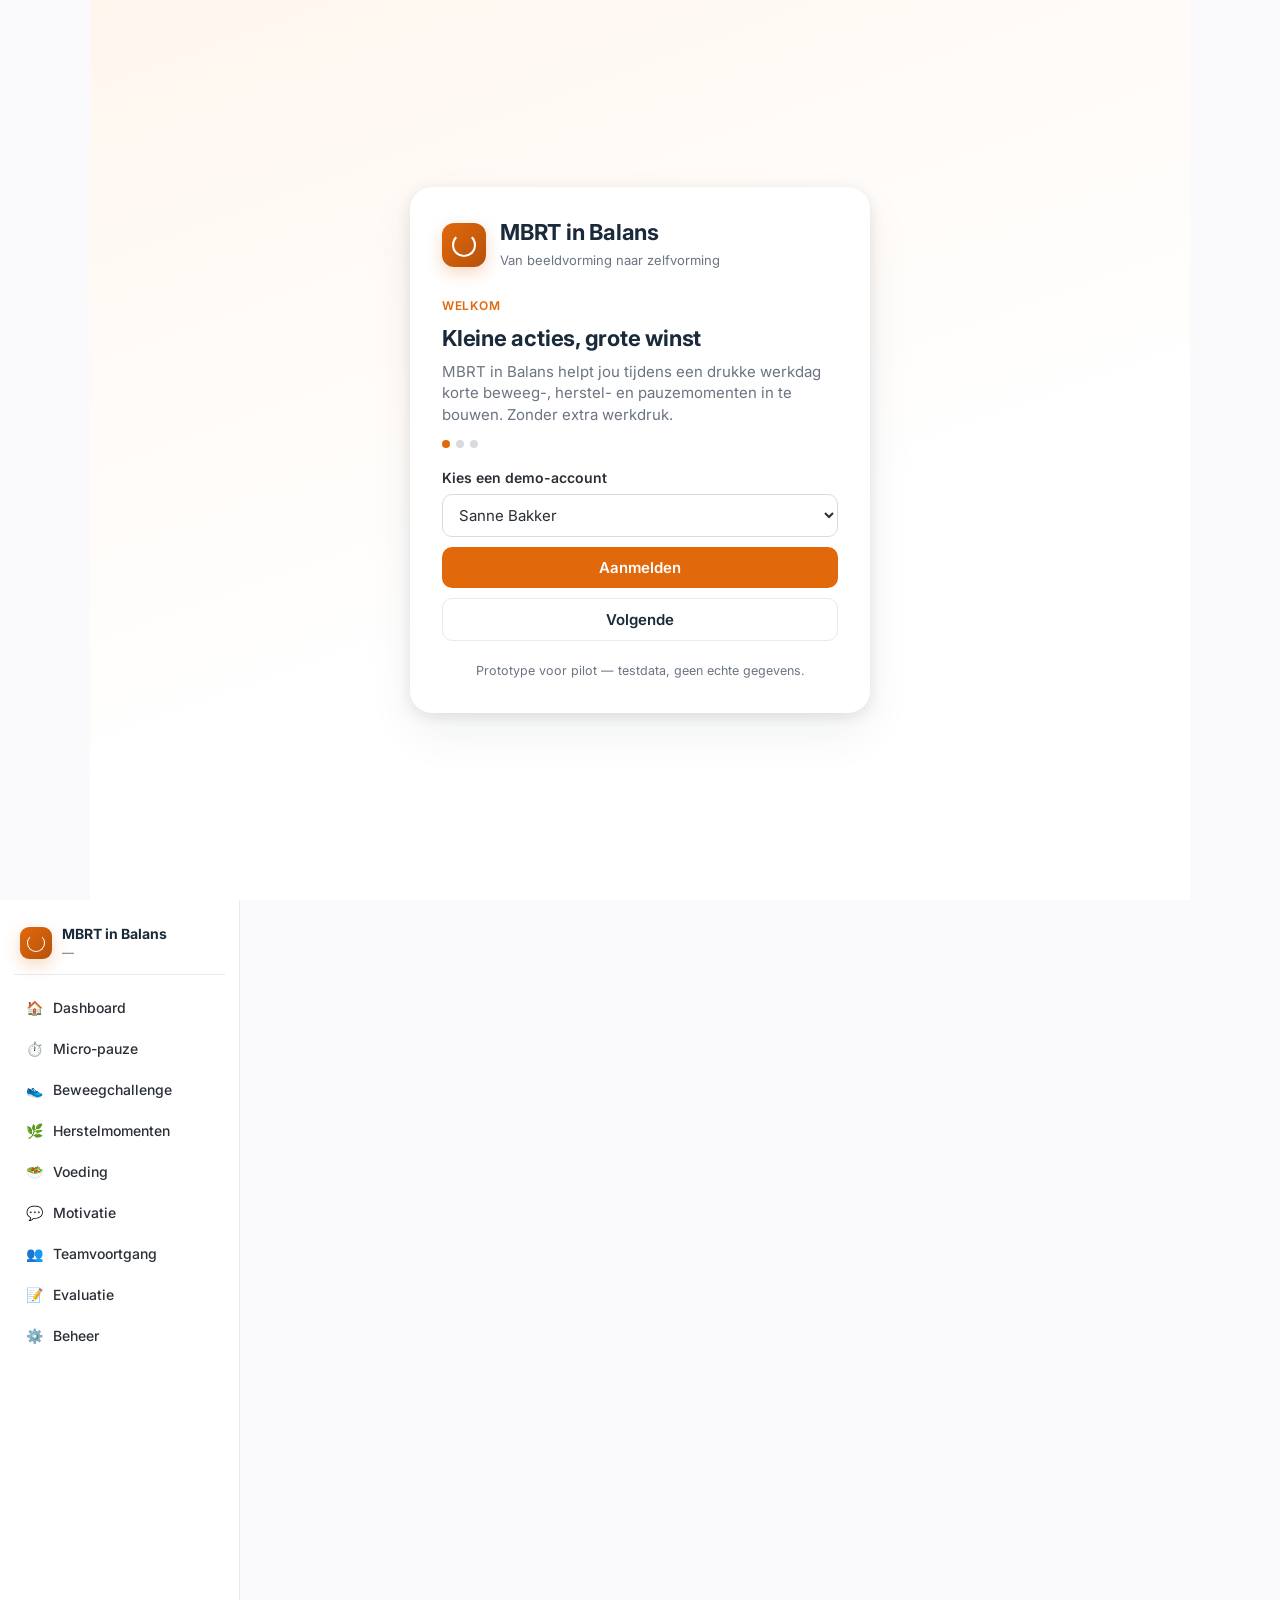
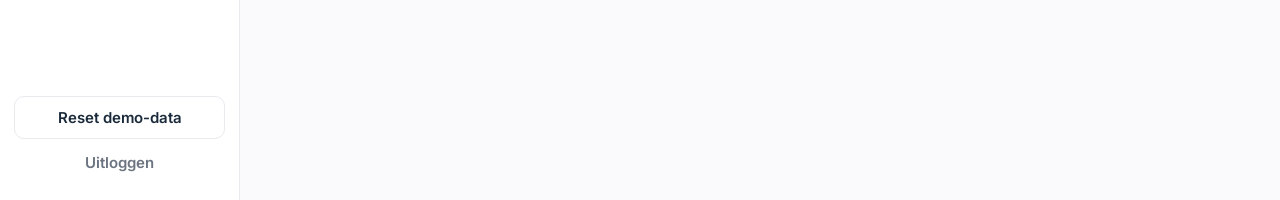
==== index.html @ 7227b41f "feat: implement MBRT in Balans prototype Add working SPA with all 10 screens from the PRD: - Login/o" ====
<!doctype html>
<html lang="nl">
<head>
  <meta charset="utf-8" />
  <meta name="viewport" content="width=device-width, initial-scale=1, viewport-fit=cover" />
  <title>MBRT in Balans</title>
  <link rel="preconnect" href="https://fonts.googleapis.com">
  <link rel="preconnect" href="https://fonts.gstatic.com" crossorigin>
  <link href="https://fonts.googleapis.com/css2?family=Inter:wght@400;500;600;700&display=swap" rel="stylesheet">
  <link rel="stylesheet" href="styles.css" />
</head>
<body>

<!-- ============================================================ -->
<!-- LOGIN / START SCHERM (F10)                                   -->
<!-- ============================================================ -->
<section class="screen active" id="screen-login">
  <div class="login-shell">
    <header class="brand-mark">
      <div class="brand-dot"></div>
      <div>
        <h1 class="brand-title">MBRT in Balans</h1>
        <p class="brand-slogan">Van beeldvorming naar zelfvorming</p>
      </div>
    </header>

    <div class="onboarding" id="onboarding">
      <div class="ob-slide" data-slide="0">
        <span class="eyebrow">Welkom</span>
        <h2>Kleine acties, grote winst</h2>
        <p>MBRT in Balans helpt jou tijdens een drukke werkdag korte beweeg-, herstel- en pauzemomenten in te bouwen. Zonder extra werkdruk.</p>
      </div>
      <div class="ob-slide" data-slide="1" hidden>
        <span class="eyebrow">Wat doet de app</span>
        <h2>Snel, kort en haalbaar</h2>
        <p>Start een micro-pauze van 60 seconden, doe een herstelmoment van 2 minuten, of bekijk een lunchidee — alles binnen één tap.</p>
      </div>
      <div class="ob-slide" data-slide="2" hidden>
        <span class="eyebrow">Privacy</span>
        <h2>Vrijwillig en anoniem</h2>
        <p>Deelname is vrijwillig. Je teamleider ziet alleen geanonimiseerde groepsdata, nooit jouw individuele scores. Dit prototype gebruikt uitsluitend testdata.</p>
      </div>

      <div class="ob-dots" aria-hidden="true">
        <span class="dot active"></span><span class="dot"></span><span class="dot"></span>
      </div>
    </div>

    <div class="login-actions">
      <label class="field">
        <span>Kies een demo-account</span>
        <select id="login-user"></select>
      </label>
      <button class="btn btn-primary btn-block" id="login-submit">Aanmelden</button>
      <button class="btn btn-ghost btn-block" id="onboarding-next">Volgende</button>
    </div>

    <footer class="login-foot">
      <small>Prototype voor pilot — testdata, geen echte gegevens.</small>
    </footer>
  </div>
</section>

<!-- ============================================================ -->
<!-- APP SHELL met sidebar/bottom-nav                             -->
<!-- ============================================================ -->
<div class="app" id="app" hidden>

  <aside class="sidebar" id="sidebar" aria-label="Navigatie">
    <div class="sidebar-brand">
      <div class="brand-dot small"></div>
      <div>
        <strong>MBRT in Balans</strong>
        <small id="user-name-side">—</small>
      </div>
    </div>
    <nav>
      <button class="nav-item" data-target="screen-dashboard"><span>🏠</span> Dashboard</button>
      <button class="nav-item" data-target="screen-micropauze"><span>⏱️</span> Micro-pauze</button>
      <button class="nav-item" data-target="screen-challenge"><span>👟</span> Beweegchallenge</button>
      <button class="nav-item" data-target="screen-herstel"><span>🌿</span> Herstelmomenten</button>
      <button class="nav-item" data-target="screen-voeding"><span>🥗</span> Voeding</button>
      <button class="nav-item" data-target="screen-nudges"><span>💬</span> Motivatie</button>
      <button class="nav-item" data-target="screen-team"><span>👥</span> Teamvoortgang</button>
      <button class="nav-item" data-target="screen-evaluatie"><span>📝</span> Evaluatie</button>
      <button class="nav-item admin-only" data-target="screen-admin" hidden><span>⚙️</span> Beheer</button>
    </nav>
    <footer class="sidebar-foot">
      <button class="btn btn-ghost btn-block" id="reset-demo">Reset demo-data</button>
      <button class="btn btn-link btn-block" id="logout">Uitloggen</button>
    </footer>
  </aside>

  <main class="main-area">

    <!-- ===================== DASHBOARD (F1) ===================== -->
    <section class="screen" id="screen-dashboard">
      <header class="screen-head">
        <div>
          <span class="eyebrow">Vandaag</span>
          <h1 id="welcome-title">Welkom bij MBRT in Balans</h1>
          <p class="muted" id="welcome-sub">Klaar voor een dag in balans?</p>
        </div>
        <div class="week-pill"><span>Week</span><strong id="current-week">3</strong></div>
      </header>

      <div class="grid-cards">

        <article class="card vitality-card">
          <h3>Hoe voel je je nu?</h3>
          <p class="muted small">Drie tikken, klaar.</p>
          <div class="vital-row">
            <div class="vital">
              <label>Energie</label>
              <div class="scale" data-vital="energy" role="radiogroup" aria-label="Energie 1 tot 5"></div>
            </div>
            <div class="vital">
              <label>Stress</label>
              <div class="scale" data-vital="stress" role="radiogroup" aria-label="Stress 1 tot 5"></div>
            </div>
            <div class="vital">
              <label>Herstel</label>
              <div class="scale" data-vital="recovery" role="radiogroup" aria-label="Herstel 1 tot 5"></div>
            </div>
          </div>
          <small class="muted" id="vitality-feedback"></small>
        </article>

        <article class="card stat-card">
          <span class="stat-icon">👟</span>
          <strong id="stat-steps">0</strong>
          <span>stappen / beweegmomenten</span>
        </article>
        <article class="card stat-card">
          <span class="stat-icon">⏱️</span>
          <strong id="stat-micro">0</strong>
          <span>micro-pauzes</span>
        </article>
        <article class="card stat-card">
          <span class="stat-icon">🌿</span>
          <strong id="stat-herstel">0</strong>
          <span>herstelmomenten</span>
        </article>

        <article class="card tip-card">
          <span class="eyebrow">Tip van de dag</span>
          <p id="tip-of-day">—</p>
        </article>

        <article class="card actions-card">
          <h3>Eén tap, klaar</h3>
          <div class="action-grid">
            <button class="btn btn-primary"  data-action="start-micro">▶ Start micro-pauze</button>
            <button class="btn btn-primary"  data-action="start-herstel-2">🌿 2-min herstelmoment</button>
            <button class="btn btn-secondary" data-action="log-beweeg">👟 Registreer beweegmoment</button>
            <button class="btn btn-secondary" data-action="show-lunch">🥗 Lunchidee vandaag</button>
          </div>
        </article>

      </div>
    </section>

    <!-- ===================== MICRO-PAUZE (F2) ===================== -->
    <section class="screen" id="screen-micropauze" hidden>
      <header class="screen-head">
        <div>
          <span class="eyebrow">Micro-pauze</span>
          <h1>Kleine pauze, grote winst</h1>
          <p class="muted">30 seconden tot 3 minuten. Even los van het scherm.</p>
        </div>
      </header>

      <div class="card daily-goal">
        <div>
          <strong>Dagdoel</strong>
          <p class="muted small">Neem vandaag <strong>3</strong> micro-pauzes.</p>
        </div>
        <div class="ring" id="micro-progress" data-progress="0">
          <span id="micro-count">0 / 3</span>
        </div>
      </div>

      <div class="card">
        <h3>Categorie</h3>
        <div class="chips" id="micro-categories"></div>
      </div>

      <div class="grid-cards" id="micro-list"></div>

      <div class="card reminder-card">
        <h3>Reminders</h3>
        <p class="muted small">Geen dwingende meldingen. Pauzeren of uitzetten kan altijd.</p>
        <label class="switch">
          <input type="checkbox" id="rem-enabled" checked />
          <span>Reminders aan</span>
        </label>
        <label class="field">
          <span>Interval</span>
          <select id="rem-interval">
            <option value="0">Geen</option>
            <option value="60" selected>Elk uur</option>
            <option value="90">Elke 90 min</option>
            <option value="120">Elke 2 uur</option>
          </select>
        </label>
      </div>

      <!-- Timer-overlay -->
      <div class="overlay" id="timer-overlay" hidden>
        <div class="overlay-card">
          <button class="overlay-close" id="timer-close" aria-label="Sluit">✕</button>
          <span class="eyebrow" id="timer-cat">Bewegen</span>
          <h2 id="timer-title">Micro-pauze</h2>
          <p class="muted" id="timer-text">—</p>
          <div class="timer-display" id="timer-display">00:30</div>
          <div class="timer-actions">
            <button class="btn btn-primary" id="timer-toggle">Start</button>
            <button class="btn btn-ghost"   id="timer-done">Klaar</button>
          </div>
          <small class="muted" id="timer-feedback"></small>
        </div>
      </div>
    </section>

    <!-- ===================== CHALLENGE (F3) ===================== -->
    <section class="screen" id="screen-challenge" hidden>
      <header class="screen-head">
        <div>
          <span class="eyebrow">Teamchallenge</span>
          <h1>Samen op weg naar 500.000 stappen</h1>
          <p class="muted">Geen ranglijst, geen prestatiedruk. Elke stap telt.</p>
        </div>
      </header>

      <article class="card challenge-progress">
        <div class="progress-bar"><div class="progress-fill" id="challenge-fill"></div></div>
        <div class="progress-meta">
          <strong id="challenge-current">0</strong>
          <span>van <span id="challenge-goal">500.000</span> stappen</span>
        </div>
        <p class="muted small" id="challenge-status"></p>
      </article>

      <article class="card">
        <h3>Registreer je beweegmoment</h3>
        <div class="quick-steps">
          <button class="btn btn-secondary" data-steps="500">+500 stappen</button>
          <button class="btn btn-secondary" data-steps="1000">+1.000 stappen</button>
          <button class="btn btn-secondary" data-steps="2000">+2.000 stappen</button>
          <button class="btn btn-secondary" data-steps="5000">+5.000 stappen</button>
        </div>
        <label class="field">
          <span>Of vul zelf in</span>
          <div class="row gap">
            <input type="number" id="custom-steps" min="0" placeholder="aantal stappen" />
            <button class="btn btn-primary" id="add-custom-steps">Toevoegen</button>
          </div>
        </label>
      </article>

      <article class="card">
        <h3>Behaalde badges</h3>
        <div class="badge-grid" id="badge-grid"></div>
      </article>

      <article class="card">
        <h3>Korte motivatie</h3>
        <p class="muted small">Stuur een hartje of duim — geen wedstrijd, wel een schouderklopje.</p>
        <div class="cheer-row">
          <button class="cheer">❤️ 12</button>
          <button class="cheer">👍 24</button>
          <button class="cheer">💪 18</button>
          <button class="cheer">🌟 9</button>
        </div>
      </article>
    </section>

    <!-- ===================== HERSTEL (F4) ===================== -->
    <section class="screen" id="screen-herstel" hidden>
      <header class="screen-head">
        <div>
          <span class="eyebrow">Herstelmomenten</span>
          <h1>1 tot 5 minuten voor jezelf</h1>
          <p class="muted">Mentale en fysieke reset. Kies wat past bij dit moment.</p>
        </div>
      </header>
      <div class="grid-cards" id="herstel-list"></div>
      <article class="card reflect-card">
        <span class="eyebrow">Korte reflectie</span>
        <h3>Wat heb je nu nodig om verder te kunnen?</h3>
        <input type="text" id="reflect-input" placeholder="Eén woord is genoeg…" />
        <button class="btn btn-secondary" id="reflect-save">Opslaan voor jezelf</button>
        <small class="muted" id="reflect-feedback"></small>
      </article>
    </section>

    <!-- ===================== VOEDING (F5) ===================== -->
    <section class="screen" id="screen-voeding" hidden>
      <header class="screen-head">
        <div>
          <span class="eyebrow">Voeding</span>
          <h1>Gezonde keuzes, haalbaar in je werkdag</h1>
          <p class="muted">Inspiratie, geen voorschriften.</p>
        </div>
      </header>

      <article class="card highlight-card" id="meal-of-day">
        <span class="eyebrow">Maaltijd van de dag</span>
        <h2 id="mod-title">—</h2>
        <p class="muted" id="mod-ings">—</p>
        <div class="row gap">
          <button class="btn btn-primary"   id="mod-fav">★ Favoriet</button>
          <button class="btn btn-secondary" id="mod-mark">Ik heb bewust gezond gekozen</button>
        </div>
        <small class="muted" id="mod-feedback"></small>
      </article>

      <article class="card">
        <h3>Filters</h3>
        <div class="chips" id="meal-filters"></div>
      </article>

      <div class="grid-cards" id="meal-list"></div>

      <article class="card quiz-card">
        <span class="eyebrow">Snelle quiz</span>
        <h3>Welke combinatie geeft de langste energie?</h3>
        <div class="quiz-options" id="quiz-options"></div>
        <small class="muted" id="quiz-feedback"></small>
      </article>
    </section>

    <!-- ===================== NUDGES (F6) ===================== -->
    <section class="screen" id="screen-nudges" hidden>
      <header class="screen-head">
        <div>
          <span class="eyebrow">Motivatie</span>
          <h1>Korte duwtjes, jouw tempo</h1>
          <p class="muted">Maximaal 3 per dag. Snooze altijd mogelijk.</p>
        </div>
      </header>
      <div class="grid-cards" id="nudges-list"></div>
      <article class="card">
        <h3>Voorkeuren</h3>
        <label class="switch">
          <input type="checkbox" id="nudges-enabled" checked /> <span>Nudges aan</span>
        </label>
        <label class="field">
          <span>Tijdvenster</span>
          <select id="nudges-window">
            <option value="work" selected>Werkdag (09:00–17:00)</option>
            <option value="morning">Alleen ochtend</option>
            <option value="afternoon">Alleen middag</option>
          </select>
        </label>
        <div class="row gap">
          <button class="btn btn-ghost" data-snooze="60">Snooze 1 uur</button>
          <button class="btn btn-ghost" data-snooze="1440">Snooze vandaag</button>
          <button class="btn btn-ghost" data-snooze="10080">Snooze week</button>
        </div>
        <small class="muted" id="snooze-feedback"></small>
      </article>
    </section>

    <!-- ===================== TEAMVOORTGANG (F7) ===================== -->
    <section class="screen" id="screen-team" hidden>
      <header class="screen-head">
        <div>
          <span class="eyebrow">Team</span>
          <h1>Hoe doet MBRT het samen?</h1>
          <p class="muted">Alleen geanonimiseerde groepsdata. Individuele scores zijn nooit zichtbaar.</p>
        </div>
      </header>

      <div class="grid-cards">
        <article class="card stat-card"><span class="stat-icon">👥</span><strong id="team-active">0</strong><span>actieve deelnemers</span></article>
        <article class="card stat-card"><span class="stat-icon">📊</span><strong id="team-rate">0%</strong><span>deelnamepercentage</span></article>
        <article class="card stat-card"><span class="stat-icon">⏱️</span><strong id="team-micro">0</strong><span>micro-pauzes</span></article>
        <article class="card stat-card"><span class="stat-icon">🌿</span><strong id="team-herstel">0</strong><span>herstelmomenten</span></article>
        <article class="card stat-card"><span class="stat-icon">👟</span><strong id="team-beweeg">0</strong><span>beweegmomenten</span></article>
        <article class="card stat-card"><span class="stat-icon">🥗</span><strong id="team-voeding">0</strong><span>gezonde keuzes</span></article>
      </div>

      <article class="card">
        <h3>Trend per week — gemiddelden op groepsniveau</h3>
        <div class="trend-chart" id="trend-chart"></div>
        <small class="muted">Schaal 1–5. Alleen weergegeven bij ≥ 5 deelnemers per week.</small>
      </article>

      <div class="grid-cards">
        <article class="card">
          <h3>Meest gekozen micro-pauzes</h3>
          <ol class="topo-list" id="top-micro"></ol>
        </article>
        <article class="card">
          <h3>Meest bekeken maaltijden</h3>
          <ol class="topo-list" id="top-meals"></ol>
        </article>
      </div>
    </section>

    <!-- ===================== EVALUATIE (F8) ===================== -->
    <section class="screen" id="screen-evaluatie" hidden>
      <header class="screen-head">
        <div>
          <span class="eyebrow">Evaluatie</span>
          <h1>Vertel hoe het ging</h1>
          <p class="muted">Vijf weken later. Anoniem, kost ongeveer 2 minuten.</p>
        </div>
      </header>
      <form class="card" id="evaluatie-form">
        <div id="evaluatie-questions"></div>
        <button class="btn btn-primary btn-block" type="submit">Versturen</button>
        <small class="muted" id="evaluatie-feedback"></small>
      </form>
    </section>

    <!-- ===================== BEHEER (F9) ===================== -->
    <section class="screen" id="screen-admin" hidden>
      <header class="screen-head">
        <div>
          <span class="eyebrow">Beheer · alleen projectgroep</span>
          <h1>Beheerdersdashboard</h1>
          <p class="muted">Beheer content, challenges en plan nudges.</p>
        </div>
      </header>

      <div class="grid-cards">
        <article class="card">
          <h3>Challenge-instellingen</h3>
          <label class="field"><span>Teamdoel (stappen)</span><input type="number" id="admin-goal" /></label>
          <label class="field"><span>Looptijd (weken)</span><input type="number" id="admin-weeks" value="5" /></label>
          <button class="btn btn-primary" id="admin-save-challenge">Opslaan</button>
        </article>

        <article class="card">
          <h3>Plan een nudge</h3>
          <label class="field"><span>Bericht</span><input type="text" id="admin-nudge-text" placeholder="bv. Tijd voor 60 sec reset?" /></label>
          <label class="field"><span>Tijdvenster</span><select id="admin-nudge-window"><option>Werkdag</option><option>Ochtend</option><option>Middag</option></select></label>
          <button class="btn btn-primary" id="admin-add-nudge">Toevoegen aan rooster</button>
        </article>

        <article class="card">
          <h3>Micro-pauzes (catalogus)</h3>
          <ul class="admin-list" id="admin-micro"></ul>
        </article>

        <article class="card">
          <h3>Maaltijden (catalogus)</h3>
          <ul class="admin-list" id="admin-meals"></ul>
        </article>

        <article class="card">
          <h3>Evaluatieresultaten</h3>
          <p class="muted small">Exporteer geanonimiseerde antwoorden als CSV.</p>
          <button class="btn btn-secondary" id="admin-export">Exporteer CSV</button>
          <small class="muted" id="admin-export-feedback"></small>
        </article>
      </div>
    </section>

  </main>

  <!-- Mobiele bottom-nav -->
  <nav class="bottom-nav" id="bottom-nav" aria-label="Mobiele navigatie">
    <button class="nav-item" data-target="screen-dashboard"><span>🏠</span><small>Home</small></button>
    <button class="nav-item" data-target="screen-micropauze"><span>⏱️</span><small>Pauze</small></button>
    <button class="nav-item" data-target="screen-challenge"><span>👟</span><small>Challenge</small></button>
    <button class="nav-item" data-target="screen-voeding"><span>🥗</span><small>Voeding</small></button>
    <button class="nav-item" data-target="screen-team"><span>👥</span><small>Team</small></button>
  </nav>

</div>

<!-- Toast -->
<div class="toast" id="toast" hidden></div>

<script src="data.js"></script>
<script src="app.js"></script>
</body>
</html>
---- styles.css ----
/* MBRT in Balans — Inholland-geïnspireerd thema */

:root {
  --c-orange:        #E2680C; /* Inholland-achtig primair accent */
  --c-orange-soft:   #FCE6D2;
  --c-orange-deep:   #B5520A;
  --c-navy:          #1A2A3A;
  --c-text:          #2A2F36;
  --c-muted:         #6B7480;
  --c-line:          #E8EAEE;
  --c-line-strong:   #D7DBE0;
  --c-bg:            #FAFAFC;
  --c-card:          #FFFFFF;
  --c-green:         #2EA86A;
  --c-blue:          #4A8FC2;
  --c-amber:         #E0A40C;

  --radius:          14px;
  --radius-sm:       10px;
  --shadow:          0 1px 2px rgba(20,30,40,.04), 0 4px 16px rgba(20,30,40,.04);
  --shadow-strong:   0 4px 14px rgba(20,30,40,.10), 0 20px 50px rgba(20,30,40,.06);
  --gutter:          20px;

  --font:            "Inter", -apple-system, BlinkMacSystemFont, "Segoe UI", Roboto, Helvetica, Arial, sans-serif;
}

* { box-sizing: border-box; }
html, body { margin: 0; padding: 0; }
body {
  font-family: var(--font);
  color: var(--c-text);
  background: var(--c-bg);
  -webkit-font-smoothing: antialiased;
  font-size: 15px;
  line-height: 1.45;
}

h1, h2, h3, h4 { margin: 0 0 6px; color: var(--c-navy); font-weight: 700; letter-spacing: -0.01em; }
h1 { font-size: 26px; line-height: 1.2; }
h2 { font-size: 20px; }
h3 { font-size: 16px; }
p  { margin: 0 0 8px; }
.muted { color: var(--c-muted); }
.small { font-size: 13px; }
.eyebrow {
  display: inline-block;
  font-size: 12px;
  font-weight: 600;
  text-transform: uppercase;
  letter-spacing: 0.06em;
  color: var(--c-orange);
  margin-bottom: 4px;
}
button { font-family: inherit; cursor: pointer; }

/* -------------------- SCREENS -------------------- */
.screen { display: none; padding: 24px 24px 120px; max-width: 1100px; margin: 0 auto; }
.screen.active { display: block; }
.screen-head { display: flex; justify-content: space-between; align-items: flex-start; gap: 16px; margin-bottom: 18px; }
.week-pill {
  background: var(--c-orange-soft);
  color: var(--c-orange-deep);
  border-radius: 999px;
  padding: 8px 14px;
  display: inline-flex; gap: 6px; align-items: baseline;
  font-size: 13px;
  font-weight: 600;
}
.week-pill strong { font-size: 18px; }

/* -------------------- LOGIN -------------------- */
#screen-login {
  min-height: 100vh;
  display: flex; align-items: center; justify-content: center;
  padding: 24px;
  background: linear-gradient(160deg, #FFF6EE 0%, #FFFFFF 60%);
}
.login-shell {
  background: var(--c-card);
  border-radius: 22px;
  box-shadow: var(--shadow-strong);
  padding: 32px;
  max-width: 460px; width: 100%;
}
.brand-mark { display: flex; gap: 14px; align-items: center; margin-bottom: 24px; }
.brand-dot {
  width: 44px; height: 44px;
  border-radius: 12px;
  background: linear-gradient(135deg, var(--c-orange) 0%, var(--c-orange-deep) 100%);
  position: relative;
  box-shadow: 0 6px 16px rgba(226,104,12,.25);
}
.brand-dot::after {
  content: ""; position: absolute; inset: 10px;
  border: 2px solid #fff; border-radius: 50%;
  border-top-color: transparent;
}
.brand-dot.small { width: 32px; height: 32px; border-radius: 9px; }
.brand-dot.small::after { inset: 7px; border-width: 1.5px; }
.brand-title { font-size: 22px; }
.brand-slogan { color: var(--c-muted); margin: 0; font-size: 13px; }

.onboarding { margin: 20px 0; }
.ob-slide h2 { font-size: 22px; margin-top: 4px; }
.ob-slide p { color: var(--c-muted); }
.ob-dots { display: flex; gap: 6px; margin-top: 14px; }
.ob-dots .dot { width: 8px; height: 8px; border-radius: 50%; background: var(--c-line-strong); }
.ob-dots .dot.active { background: var(--c-orange); }

.login-actions { display: flex; flex-direction: column; gap: 10px; margin-top: 20px; }
.login-foot { text-align: center; margin-top: 18px; color: var(--c-muted); }

.field { display: flex; flex-direction: column; gap: 6px; font-size: 14px; color: var(--c-text); }
.field > span { font-weight: 600; }
.field select, .field input[type="number"], .field input[type="text"] {
  border: 1px solid var(--c-line-strong);
  border-radius: var(--radius-sm);
  padding: 10px 12px;
  background: #fff;
  font-size: 15px;
  font-family: inherit;
  color: var(--c-text);
}
.field select:focus, .field input:focus { outline: 2px solid var(--c-orange); outline-offset: 1px; }

/* -------------------- BUTTONS -------------------- */
.btn {
  border: 0;
  border-radius: var(--radius-sm);
  padding: 11px 16px;
  font-size: 15px;
  font-weight: 600;
  display: inline-flex; align-items: center; justify-content: center; gap: 8px;
  transition: transform .04s ease, background-color .2s ease, border-color .2s ease;
}
.btn:active { transform: translateY(1px); }
.btn-primary { background: var(--c-orange); color: #fff; }
.btn-primary:hover { background: var(--c-orange-deep); }
.btn-secondary { background: #fff; color: var(--c-navy); border: 1px solid var(--c-line-strong); }
.btn-secondary:hover { border-color: var(--c-orange); color: var(--c-orange-deep); }
.btn-ghost { background: transparent; color: var(--c-navy); border: 1px solid var(--c-line); }
.btn-ghost:hover { background: #F4F5F8; }
.btn-link { background: transparent; color: var(--c-muted); border: 0; padding: 8px; }
.btn-link:hover { color: var(--c-navy); }
.btn-block { width: 100%; }
.btn:focus-visible { outline: 2px solid var(--c-orange); outline-offset: 2px; }

/* -------------------- APP SHELL -------------------- */
.app { display: grid; grid-template-columns: 240px 1fr; min-height: 100vh; }
.sidebar {
  background: #fff;
  border-right: 1px solid var(--c-line);
  padding: 20px 14px;
  display: flex; flex-direction: column; gap: 14px;
  position: sticky; top: 0; height: 100vh;
}
.sidebar-brand { display: flex; gap: 10px; align-items: center; padding: 4px 6px 12px; border-bottom: 1px solid var(--c-line); }
.sidebar-brand strong { display: block; font-size: 14px; color: var(--c-navy); }
.sidebar-brand small { display: block; color: var(--c-muted); font-size: 12px; }
.sidebar nav { display: flex; flex-direction: column; gap: 4px; flex: 1; }
.sidebar .nav-item {
  display: flex; align-items: center; gap: 10px;
  background: transparent; border: 0;
  padding: 10px 12px;
  border-radius: var(--radius-sm);
  font-size: 14px; font-weight: 500;
  color: var(--c-text);
  text-align: left;
}
.sidebar .nav-item:hover { background: var(--c-orange-soft); color: var(--c-orange-deep); }
.sidebar .nav-item.active { background: var(--c-orange); color: #fff; }
.sidebar-foot { display: flex; flex-direction: column; gap: 6px; }

.main-area { background: var(--c-bg); }

/* -------------------- CARDS -------------------- */
.grid-cards {
  display: grid; gap: 14px;
  grid-template-columns: repeat(auto-fit, minmax(220px, 1fr));
  margin-bottom: 16px;
}
.card {
  background: var(--c-card);
  border: 1px solid var(--c-line);
  border-radius: var(--radius);
  padding: 18px;
  box-shadow: var(--shadow);
  display: flex; flex-direction: column; gap: 10px;
}
.row { display: flex; align-items: center; }
.row.gap { gap: 10px; flex-wrap: wrap; }

.stat-card { align-items: flex-start; gap: 4px; }
.stat-card .stat-icon { font-size: 22px; }
.stat-card strong { font-size: 28px; color: var(--c-navy); }
.stat-card span:last-child { color: var(--c-muted); font-size: 13px; }

.vitality-card { grid-column: 1 / -1; }
.vital-row { display: grid; grid-template-columns: repeat(auto-fit, minmax(160px, 1fr)); gap: 14px; }
.vital label { display: block; font-size: 13px; color: var(--c-muted); margin-bottom: 6px; }
.scale { display: flex; gap: 6px; }
.scale .pip {
  flex: 1;
  height: 36px;
  background: #F4F5F8;
  border: 1px solid var(--c-line);
  border-radius: 8px;
  display: flex; align-items: center; justify-content: center;
  font-weight: 600;
  cursor: pointer;
  color: var(--c-muted);
}
.scale .pip:hover { border-color: var(--c-orange); color: var(--c-orange-deep); }
.scale .pip.selected { background: var(--c-orange); border-color: var(--c-orange); color: #fff; }

.tip-card { background: linear-gradient(160deg, #FFF6EE 0%, #FFFFFF 80%); }
.tip-card p { font-size: 15px; color: var(--c-navy); }

.actions-card { grid-column: 1 / -1; }
.action-grid { display: grid; grid-template-columns: repeat(auto-fit, minmax(220px, 1fr)); gap: 10px; }

/* -------------------- MICRO-PAUZE -------------------- */
.daily-goal { flex-direction: row; align-items: center; justify-content: space-between; }
.ring {
  width: 64px; height: 64px;
  border-radius: 50%;
  background: conic-gradient(var(--c-orange) calc(var(--p,0) * 1%), var(--c-line) 0);
  display: flex; align-items: center; justify-content: center;
  position: relative;
}
.ring::after {
  content: ""; position: absolute; inset: 6px;
  background: #fff; border-radius: 50%;
}
.ring span { position: relative; font-weight: 700; font-size: 13px; color: var(--c-navy); }

.chips { display: flex; gap: 8px; flex-wrap: wrap; }
.chip {
  background: #F4F5F8; border: 1px solid var(--c-line);
  border-radius: 999px;
  padding: 6px 12px;
  font-size: 13px;
  cursor: pointer;
}
.chip:hover { border-color: var(--c-orange); color: var(--c-orange-deep); }
.chip.active { background: var(--c-orange); color: #fff; border-color: var(--c-orange); }

.exercise {
  display: flex; align-items: flex-start; gap: 12px;
  cursor: pointer;
}
.exercise .ex-icon { font-size: 26px; line-height: 1; }
.exercise h4 { margin: 0 0 4px; font-size: 15px; }
.exercise small { color: var(--c-muted); font-size: 12px; }
.exercise.done { background: #F4FBF7; border-color: #C8E8D7; }
.exercise .duration {
  background: var(--c-orange-soft); color: var(--c-orange-deep);
  border-radius: 999px; padding: 2px 8px;
  font-size: 11px; font-weight: 600;
  margin-left: auto;
}

.reminder-card .field { margin-top: 8px; }
.switch { display: flex; align-items: center; gap: 8px; font-size: 14px; }
.switch input { width: 18px; height: 18px; accent-color: var(--c-orange); }

/* Timer overlay */
.overlay {
  position: fixed; inset: 0;
  background: rgba(20,30,40,.45);
  display: flex; align-items: center; justify-content: center;
  padding: 20px;
  z-index: 50;
}
.overlay-card {
  background: #fff; border-radius: 18px;
  max-width: 420px; width: 100%;
  padding: 28px;
  text-align: center;
  position: relative;
  box-shadow: var(--shadow-strong);
}
.overlay-close { position: absolute; right: 14px; top: 14px; background: transparent; border: 0; font-size: 18px; color: var(--c-muted); }
.timer-display {
  font-size: 64px; font-weight: 700; color: var(--c-orange);
  margin: 18px 0;
  font-variant-numeric: tabular-nums;
}
.timer-actions { display: flex; gap: 10px; justify-content: center; }

/* -------------------- CHALLENGE -------------------- */
.challenge-progress { gap: 6px; }
.progress-bar {
  width: 100%; height: 14px;
  background: var(--c-line); border-radius: 999px;
  overflow: hidden;
}
.progress-fill {
  height: 100%;
  background: linear-gradient(90deg, var(--c-orange), var(--c-orange-deep));
  border-radius: 999px;
  width: 0;
  transition: width .5s ease;
}
.progress-meta { display: flex; gap: 8px; align-items: baseline; }
.progress-meta strong { font-size: 22px; color: var(--c-navy); }

.quick-steps { display: flex; gap: 8px; flex-wrap: wrap; margin-bottom: 12px; }

.badge-grid { display: grid; grid-template-columns: repeat(auto-fit, minmax(120px, 1fr)); gap: 10px; }
.badge {
  background: #FFF6EE; border: 1px solid #F2D7B6;
  border-radius: var(--radius-sm);
  padding: 12px;
  text-align: center;
}
.badge .badge-icon { font-size: 26px; display: block; }
.badge strong { display: block; font-size: 13px; margin-top: 4px; color: var(--c-navy); }
.badge small { color: var(--c-muted); font-size: 11px; }
.badge.locked { background: #F4F5F8; border-color: var(--c-line); opacity: .65; }

.cheer-row { display: flex; gap: 8px; flex-wrap: wrap; }
.cheer {
  background: #fff; border: 1px solid var(--c-line); border-radius: 999px;
  padding: 8px 14px; font-weight: 600; font-size: 13px;
  color: var(--c-navy);
}
.cheer:hover { border-color: var(--c-orange); }

/* -------------------- HERSTEL -------------------- */
.reflect-card input[type="text"] {
  width: 100%; padding: 10px 12px;
  border: 1px solid var(--c-line-strong); border-radius: var(--radius-sm);
  font-size: 15px; font-family: inherit;
}

/* -------------------- VOEDING -------------------- */
.highlight-card { background: linear-gradient(150deg, #FFF6EE 0%, #FFFFFF 70%); }
.meal {
  cursor: pointer;
}
.meal h4 { margin: 0 0 4px; font-size: 15px; }
.meal .tags { display: flex; gap: 4px; flex-wrap: wrap; }
.meal .tag {
  font-size: 11px; padding: 2px 8px; border-radius: 999px;
  background: var(--c-orange-soft); color: var(--c-orange-deep);
  font-weight: 600;
}
.meal .fav-star { margin-left: auto; color: var(--c-muted); font-size: 18px; }
.meal.is-fav .fav-star { color: var(--c-orange); }

.quiz-options { display: flex; flex-direction: column; gap: 6px; }
.quiz-options button {
  text-align: left; padding: 10px 12px;
  border: 1px solid var(--c-line); background: #fff;
  border-radius: var(--radius-sm); font-family: inherit; font-size: 14px;
}
.quiz-options button.correct { border-color: var(--c-green); background: #F4FBF7; color: var(--c-green); }
.quiz-options button.wrong   { border-color: #E89090; background: #FBF1F1; }

/* -------------------- NUDGES -------------------- */
.nudge-card {
  border-left: 4px solid var(--c-orange);
}

/* -------------------- TEAM -------------------- */
.trend-chart { display: grid; grid-template-columns: repeat(5, 1fr); gap: 10px; margin-top: 8px; }
.trend-col { display: flex; flex-direction: column; align-items: center; gap: 4px; padding: 6px; }
.trend-col .bars { display: flex; gap: 2px; align-items: flex-end; height: 90px; }
.trend-col .bar { width: 10px; background: var(--c-orange-soft); border-radius: 4px; }
.trend-col .bar.energy   { background: var(--c-orange); }
.trend-col .bar.stress   { background: var(--c-amber); }
.trend-col .bar.recovery { background: var(--c-green); }
.trend-col small { color: var(--c-muted); font-size: 11px; }

.topo-list { padding-left: 18px; margin: 0; }
.topo-list li { padding: 4px 0; }
.topo-list li b { color: var(--c-orange-deep); margin-left: 6px; }

/* -------------------- EVALUATIE -------------------- */
.eval-q { padding: 12px 0; border-bottom: 1px solid var(--c-line); }
.eval-q:last-of-type { border-bottom: 0; }
.eval-q legend { font-weight: 600; color: var(--c-navy); margin-bottom: 6px; display: block; }
.eval-q .opts { display: flex; gap: 8px; flex-wrap: wrap; }
.eval-q .opt {
  border: 1px solid var(--c-line); background: #fff;
  border-radius: 999px; padding: 6px 14px;
  cursor: pointer; font-family: inherit; font-size: 13px;
}
.eval-q .opt.selected { background: var(--c-orange); border-color: var(--c-orange); color: #fff; }
.eval-q input[type="text"], .eval-q textarea {
  width: 100%; padding: 10px 12px;
  border: 1px solid var(--c-line-strong); border-radius: var(--radius-sm);
  font-family: inherit; font-size: 14px;
  resize: vertical; min-height: 60px;
}

/* -------------------- ADMIN -------------------- */
.admin-list { padding-left: 18px; margin: 0; max-height: 260px; overflow: auto; }
.admin-list li { padding: 4px 0; font-size: 13px; color: var(--c-text); }
.admin-list li small { color: var(--c-muted); }

/* -------------------- BOTTOM NAV (mobile) -------------------- */
.bottom-nav {
  position: fixed; bottom: 0; left: 0; right: 0;
  background: #fff;
  border-top: 1px solid var(--c-line);
  display: none;
  z-index: 30;
  padding: 6px 4px env(safe-area-inset-bottom, 6px);
}
.bottom-nav .nav-item {
  flex: 1;
  background: transparent; border: 0;
  display: flex; flex-direction: column; align-items: center; gap: 2px;
  padding: 8px 4px;
  color: var(--c-muted);
  font-size: 11px; font-weight: 600;
}
.bottom-nav .nav-item span { font-size: 20px; line-height: 1; }
.bottom-nav .nav-item.active { color: var(--c-orange); }

/* -------------------- TOAST -------------------- */
.toast {
  position: fixed; bottom: 80px; left: 50%; transform: translateX(-50%);
  background: var(--c-navy); color: #fff;
  padding: 10px 16px; border-radius: 999px;
  font-size: 14px; font-weight: 500;
  box-shadow: var(--shadow-strong);
  z-index: 60;
  animation: toast-in .25s ease;
}
@keyframes toast-in { from { transform: translate(-50%, 10px); opacity: 0; } to { transform: translate(-50%, 0); opacity: 1; } }

/* -------------------- RESPONSIVE -------------------- */
@media (max-width: 880px) {
  .app { grid-template-columns: 1fr; }
  .sidebar { display: none; }
  .bottom-nav { display: flex; }
  .screen { padding: 18px 16px 110px; }
  h1 { font-size: 22px; }
  .screen-head { flex-direction: column; align-items: flex-start; }
  .vital-row { grid-template-columns: 1fr; }
}

@media (prefers-reduced-motion: reduce) {
  *, *::before, *::after { animation-duration: 0s !important; transition-duration: 0s !important; }
}
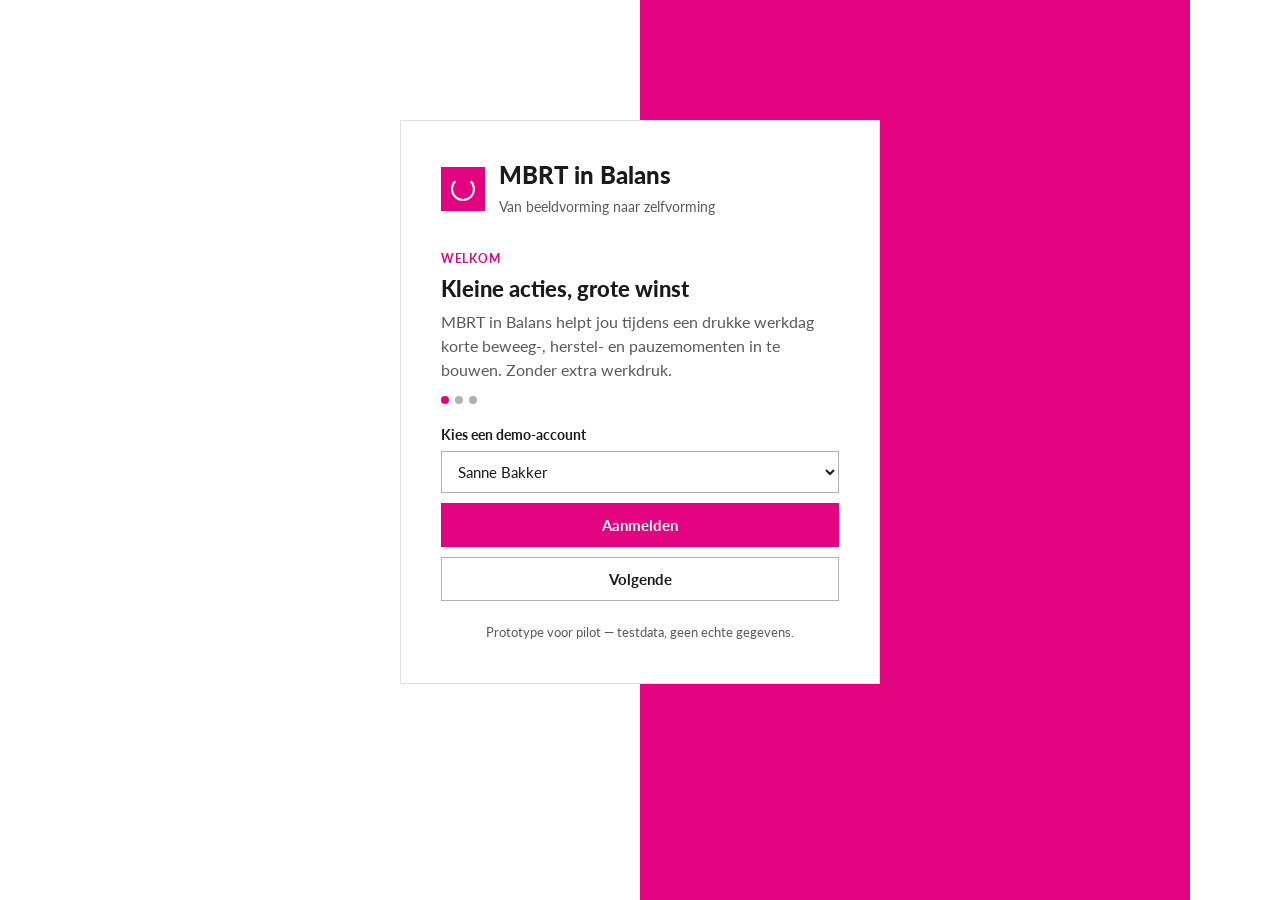
==== commit 79a6c0ce: "style: apply Inholland huisstijl Replace placeholder orange theme with Inholland brand: magenta prim" ====
--- a/index.html
+++ b/index.html
@@ -6,7 +6,7 @@
   <title>MBRT in Balans</title>
   <link rel="preconnect" href="https://fonts.googleapis.com">
   <link rel="preconnect" href="https://fonts.gstatic.com" crossorigin>
-  <link href="https://fonts.googleapis.com/css2?family=Inter:wght@400;500;600;700&display=swap" rel="stylesheet">
+  <link href="https://fonts.googleapis.com/css2?family=Lato:wght@400;700;900&display=swap" rel="stylesheet">
   <link rel="stylesheet" href="styles.css" />
 </head>
 <body>
--- a/styles.css
+++ b/styles.css
@@ -1,27 +1,36 @@
-/* MBRT in Balans — Inholland-geïnspireerd thema */
+/* MBRT in Balans — Inholland huisstijl (magenta, Lato, scherpe hoeken) */
 
 :root {
-  --c-orange:        #E2680C; /* Inholland-achtig primair accent */
-  --c-orange-soft:   #FCE6D2;
-  --c-orange-deep:   #B5520A;
-  --c-navy:          #1A2A3A;
-  --c-text:          #2A2F36;
-  --c-muted:         #6B7480;
-  --c-line:          #E8EAEE;
-  --c-line-strong:   #D7DBE0;
-  --c-bg:            #FAFAFC;
+  /* Inholland brand */
+  --c-magenta:       #E3027F;
+  --c-magenta-soft:  #FCE6F2;
+  --c-magenta-deep:  #B40066;
+
+  /* Aliases — bestaande regels in dit bestand verwijzen naar de oude --c-orange* tokens.
+     Door deze aliassen blijft alles werken zonder elke regel te hoeven herschrijven. */
+  --c-orange:        var(--c-magenta);
+  --c-orange-soft:   var(--c-magenta-soft);
+  --c-orange-deep:   var(--c-magenta-deep);
+
+  --c-navy:          #1A1A1A;
+  --c-text:          #1A1A1A;
+  --c-muted:         #5A5A5A;
+  --c-line:          #E1E1E1;
+  --c-line-strong:   #B0B0B0;
+  --c-bg:            #FFFFFF;
   --c-card:          #FFFFFF;
   --c-green:         #2EA86A;
-  --c-blue:          #4A8FC2;
+  --c-blue:          #1F6FB2;
   --c-amber:         #E0A40C;
 
-  --radius:          14px;
-  --radius-sm:       10px;
-  --shadow:          0 1px 2px rgba(20,30,40,.04), 0 4px 16px rgba(20,30,40,.04);
-  --shadow-strong:   0 4px 14px rgba(20,30,40,.10), 0 20px 50px rgba(20,30,40,.06);
+  --radius:          0px;
+  --radius-sm:       0px;
+  --radius-btn:      0px;
+  --shadow:          none;
+  --shadow-strong:   0 8px 30px rgba(0,0,0,.08);
   --gutter:          20px;
 
-  --font:            "Inter", -apple-system, BlinkMacSystemFont, "Segoe UI", Roboto, Helvetica, Arial, sans-serif;
+  --font:            "Lato", -apple-system, BlinkMacSystemFont, "Segoe UI", Roboto, Helvetica, Arial, sans-serif;
 }
 
 * { box-sizing: border-box; }
@@ -31,21 +40,21 @@
   color: var(--c-text);
   background: var(--c-bg);
   -webkit-font-smoothing: antialiased;
-  font-size: 15px;
-  line-height: 1.45;
-}
-
-h1, h2, h3, h4 { margin: 0 0 6px; color: var(--c-navy); font-weight: 700; letter-spacing: -0.01em; }
-h1 { font-size: 26px; line-height: 1.2; }
-h2 { font-size: 20px; }
-h3 { font-size: 16px; }
+  font-size: 16px;
+  line-height: 1.5;
+}
+
+h1, h2, h3, h4 { margin: 0 0 8px; color: var(--c-navy); font-weight: 900; letter-spacing: 0; }
+h1 { font-size: 32px; line-height: 1.15; }
+h2 { font-size: 24px; line-height: 1.2; }
+h3 { font-size: 18px; line-height: 1.3; }
 p  { margin: 0 0 8px; }
 .muted { color: var(--c-muted); }
 .small { font-size: 13px; }
 .eyebrow {
   display: inline-block;
   font-size: 12px;
-  font-weight: 600;
+  font-weight: 700;
   text-transform: uppercase;
   letter-spacing: 0.06em;
   color: var(--c-orange);
@@ -54,6 +63,7 @@
 button { font-family: inherit; cursor: pointer; }
 
 /* -------------------- SCREENS -------------------- */
+[hidden] { display: none !important; }
 .screen { display: none; padding: 24px 24px 120px; max-width: 1100px; margin: 0 auto; }
 .screen.active { display: block; }
 .screen-head { display: flex; justify-content: space-between; align-items: flex-start; gap: 16px; margin-bottom: 18px; }
@@ -64,41 +74,56 @@
   padding: 8px 14px;
   display: inline-flex; gap: 6px; align-items: baseline;
   font-size: 13px;
-  font-weight: 600;
+  font-weight: 700;
 }
 .week-pill strong { font-size: 18px; }
 
 /* -------------------- LOGIN -------------------- */
-#screen-login {
+#screen-login.active {
   min-height: 100vh;
-  display: flex; align-items: center; justify-content: center;
-  padding: 24px;
-  background: linear-gradient(160deg, #FFF6EE 0%, #FFFFFF 60%);
+  display: grid;
+  grid-template-columns: 1fr;
+  background: #FFFFFF;
+  position: relative;
+  overflow: hidden;
+}
+#screen-login.active::before {
+  content: "";
+  position: absolute;
+  inset: 0 0 0 50%;
+  background: var(--c-magenta);
+  z-index: 0;
 }
 .login-shell {
+  position: relative;
+  z-index: 1;
   background: var(--c-card);
-  border-radius: 22px;
-  box-shadow: var(--shadow-strong);
-  padding: 32px;
-  max-width: 460px; width: 100%;
-}
-.brand-mark { display: flex; gap: 14px; align-items: center; margin-bottom: 24px; }
+  border: 1px solid var(--c-line);
+  padding: 40px;
+  max-width: 480px;
+  width: calc(100% - 40px);
+  margin: auto;
+}
+@media (max-width: 720px) {
+  #screen-login.active::before { display: none; }
+  .login-shell { border: 0; padding: 24px; }
+}
+.brand-mark { display: flex; gap: 14px; align-items: center; margin-bottom: 28px; }
 .brand-dot {
   width: 44px; height: 44px;
-  border-radius: 12px;
-  background: linear-gradient(135deg, var(--c-orange) 0%, var(--c-orange-deep) 100%);
+  border-radius: 0;
+  background: var(--c-magenta);
   position: relative;
-  box-shadow: 0 6px 16px rgba(226,104,12,.25);
 }
 .brand-dot::after {
   content: ""; position: absolute; inset: 10px;
   border: 2px solid #fff; border-radius: 50%;
   border-top-color: transparent;
 }
-.brand-dot.small { width: 32px; height: 32px; border-radius: 9px; }
-.brand-dot.small::after { inset: 7px; border-width: 1.5px; }
-.brand-title { font-size: 22px; }
-.brand-slogan { color: var(--c-muted); margin: 0; font-size: 13px; }
+.brand-dot.small { width: 28px; height: 28px; }
+.brand-dot.small::after { inset: 6px; border-width: 1.5px; }
+.brand-title { font-size: 24px; font-weight: 900; }
+.brand-slogan { color: var(--c-muted); margin: 0; font-size: 14px; }
 
 .onboarding { margin: 20px 0; }
 .ob-slide h2 { font-size: 22px; margin-top: 4px; }
@@ -111,7 +136,7 @@
 .login-foot { text-align: center; margin-top: 18px; color: var(--c-muted); }
 
 .field { display: flex; flex-direction: column; gap: 6px; font-size: 14px; color: var(--c-text); }
-.field > span { font-weight: 600; }
+.field > span { font-weight: 700; }
 .field select, .field input[type="number"], .field input[type="text"] {
   border: 1px solid var(--c-line-strong);
   border-radius: var(--radius-sm);
@@ -126,24 +151,26 @@
 /* -------------------- BUTTONS -------------------- */
 .btn {
   border: 0;
-  border-radius: var(--radius-sm);
-  padding: 11px 16px;
+  border-radius: var(--radius-btn);
+  padding: 13px 20px;
   font-size: 15px;
-  font-weight: 600;
+  font-weight: 700;
+  font-family: inherit;
   display: inline-flex; align-items: center; justify-content: center; gap: 8px;
-  transition: transform .04s ease, background-color .2s ease, border-color .2s ease;
+  transition: background-color .15s ease, border-color .15s ease, color .15s ease;
+  letter-spacing: 0;
 }
 .btn:active { transform: translateY(1px); }
-.btn-primary { background: var(--c-orange); color: #fff; }
-.btn-primary:hover { background: var(--c-orange-deep); }
-.btn-secondary { background: #fff; color: var(--c-navy); border: 1px solid var(--c-line-strong); }
-.btn-secondary:hover { border-color: var(--c-orange); color: var(--c-orange-deep); }
-.btn-ghost { background: transparent; color: var(--c-navy); border: 1px solid var(--c-line); }
-.btn-ghost:hover { background: #F4F5F8; }
-.btn-link { background: transparent; color: var(--c-muted); border: 0; padding: 8px; }
-.btn-link:hover { color: var(--c-navy); }
+.btn-primary { background: var(--c-magenta); color: #fff; }
+.btn-primary:hover { background: var(--c-magenta-deep); }
+.btn-secondary { background: #fff; color: #1A1A1A; border: 2px solid #1A1A1A; padding: 11px 18px; }
+.btn-secondary:hover { background: #1A1A1A; color: #fff; }
+.btn-ghost { background: transparent; color: #1A1A1A; border: 1px solid var(--c-line-strong); padding: 12px 19px; }
+.btn-ghost:hover { background: #F4F4F4; }
+.btn-link { background: transparent; color: var(--c-muted); border: 0; padding: 8px; font-weight: 700; }
+.btn-link:hover { color: var(--c-magenta); }
 .btn-block { width: 100%; }
-.btn:focus-visible { outline: 2px solid var(--c-orange); outline-offset: 2px; }
+.btn:focus-visible { outline: 3px solid var(--c-magenta); outline-offset: 2px; }
 
 /* -------------------- APP SHELL -------------------- */
 .app { display: grid; grid-template-columns: 240px 1fr; min-height: 100vh; }
@@ -161,14 +188,16 @@
 .sidebar .nav-item {
   display: flex; align-items: center; gap: 10px;
   background: transparent; border: 0;
-  padding: 10px 12px;
-  border-radius: var(--radius-sm);
-  font-size: 14px; font-weight: 500;
+  padding: 11px 14px;
+  border-radius: 0;
+  font-family: inherit;
+  font-size: 15px; font-weight: 700;
   color: var(--c-text);
   text-align: left;
-}
-.sidebar .nav-item:hover { background: var(--c-orange-soft); color: var(--c-orange-deep); }
-.sidebar .nav-item.active { background: var(--c-orange); color: #fff; }
+  border-left: 3px solid transparent;
+}
+.sidebar .nav-item:hover { background: var(--c-magenta-soft); color: var(--c-magenta-deep); }
+.sidebar .nav-item.active { background: #FFFFFF; color: var(--c-magenta); border-left-color: var(--c-magenta); }
 .sidebar-foot { display: flex; flex-direction: column; gap: 6px; }
 
 .main-area { background: var(--c-bg); }
@@ -206,15 +235,17 @@
   border: 1px solid var(--c-line);
   border-radius: 8px;
   display: flex; align-items: center; justify-content: center;
-  font-weight: 600;
+  font-weight: 700;
   cursor: pointer;
   color: var(--c-muted);
 }
 .scale .pip:hover { border-color: var(--c-orange); color: var(--c-orange-deep); }
 .scale .pip.selected { background: var(--c-orange); border-color: var(--c-orange); color: #fff; }
 
-.tip-card { background: linear-gradient(160deg, #FFF6EE 0%, #FFFFFF 80%); }
-.tip-card p { font-size: 15px; color: var(--c-navy); }
+.tip-card { background: var(--c-magenta); color: #FFFFFF; border-color: var(--c-magenta); }
+.tip-card .eyebrow { color: #FFFFFF; opacity: .9; }
+.tip-card p { color: #FFFFFF; }
+.tip-card p { font-size: 16px; }
 
 .actions-card { grid-column: 1 / -1; }
 .action-grid { display: grid; grid-template-columns: repeat(auto-fit, minmax(220px, 1fr)); gap: 10px; }
@@ -256,7 +287,7 @@
 .exercise .duration {
   background: var(--c-orange-soft); color: var(--c-orange-deep);
   border-radius: 999px; padding: 2px 8px;
-  font-size: 11px; font-weight: 600;
+  font-size: 11px; font-weight: 700;
   margin-left: auto;
 }
 
@@ -309,9 +340,9 @@
 
 .badge-grid { display: grid; grid-template-columns: repeat(auto-fit, minmax(120px, 1fr)); gap: 10px; }
 .badge {
-  background: #FFF6EE; border: 1px solid #F2D7B6;
-  border-radius: var(--radius-sm);
-  padding: 12px;
+  background: var(--c-magenta-soft); border: 1px solid var(--c-magenta);
+  border-radius: 0;
+  padding: 14px 12px;
   text-align: center;
 }
 .badge .badge-icon { font-size: 26px; display: block; }
@@ -322,7 +353,7 @@
 .cheer-row { display: flex; gap: 8px; flex-wrap: wrap; }
 .cheer {
   background: #fff; border: 1px solid var(--c-line); border-radius: 999px;
-  padding: 8px 14px; font-weight: 600; font-size: 13px;
+  padding: 8px 14px; font-weight: 700; font-size: 13px;
   color: var(--c-navy);
 }
 .cheer:hover { border-color: var(--c-orange); }
@@ -335,7 +366,9 @@
 }
 
 /* -------------------- VOEDING -------------------- */
-.highlight-card { background: linear-gradient(150deg, #FFF6EE 0%, #FFFFFF 70%); }
+.highlight-card { background: var(--c-magenta); color: #FFFFFF; border-color: var(--c-magenta); }
+.highlight-card .eyebrow { color: #FFFFFF; opacity: .9; }
+.highlight-card h2, .highlight-card .muted { color: #FFFFFF; }
 .meal {
   cursor: pointer;
 }
@@ -344,7 +377,7 @@
 .meal .tag {
   font-size: 11px; padding: 2px 8px; border-radius: 999px;
   background: var(--c-orange-soft); color: var(--c-orange-deep);
-  font-weight: 600;
+  font-weight: 700;
 }
 .meal .fav-star { margin-left: auto; color: var(--c-muted); font-size: 18px; }
 .meal.is-fav .fav-star { color: var(--c-orange); }
@@ -380,7 +413,7 @@
 /* -------------------- EVALUATIE -------------------- */
 .eval-q { padding: 12px 0; border-bottom: 1px solid var(--c-line); }
 .eval-q:last-of-type { border-bottom: 0; }
-.eval-q legend { font-weight: 600; color: var(--c-navy); margin-bottom: 6px; display: block; }
+.eval-q legend { font-weight: 700; color: var(--c-navy); margin-bottom: 6px; display: block; }
 .eval-q .opts { display: flex; gap: 8px; flex-wrap: wrap; }
 .eval-q .opt {
   border: 1px solid var(--c-line); background: #fff;
@@ -415,7 +448,7 @@
   display: flex; flex-direction: column; align-items: center; gap: 2px;
   padding: 8px 4px;
   color: var(--c-muted);
-  font-size: 11px; font-weight: 600;
+  font-size: 11px; font-weight: 700;
 }
 .bottom-nav .nav-item span { font-size: 20px; line-height: 1; }
 .bottom-nav .nav-item.active { color: var(--c-orange); }
@@ -425,7 +458,7 @@
   position: fixed; bottom: 80px; left: 50%; transform: translateX(-50%);
   background: var(--c-navy); color: #fff;
   padding: 10px 16px; border-radius: 999px;
-  font-size: 14px; font-weight: 500;
+  font-size: 14px; font-weight: 700;
   box-shadow: var(--shadow-strong);
   z-index: 60;
   animation: toast-in .25s ease;
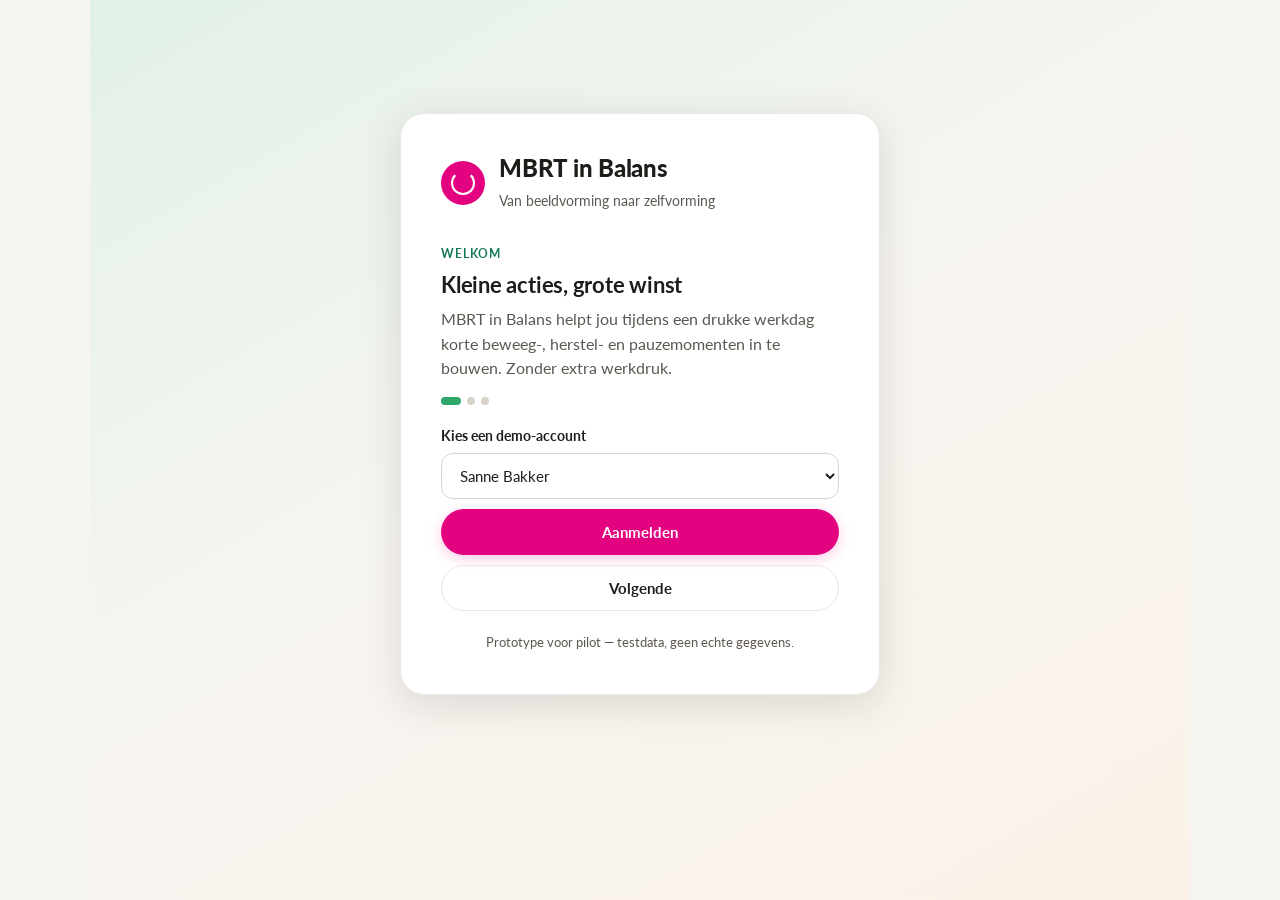
==== commit 7bfbd803: "feat: replace emoji with drawn line icons Add icons.js: one 31-icon set on a 24px grid, 1.75 stroke," ====
--- a/index.html
+++ b/index.html
@@ -75,15 +75,15 @@
       </div>
     </div>
     <nav>
-      <button class="nav-item" data-target="screen-dashboard"><span>🏠</span> Dashboard</button>
-      <button class="nav-item" data-target="screen-micropauze"><span>⏱️</span> Micro-pauze</button>
-      <button class="nav-item" data-target="screen-challenge"><span>👟</span> Beweegchallenge</button>
-      <button class="nav-item" data-target="screen-herstel"><span>🌿</span> Herstelmomenten</button>
-      <button class="nav-item" data-target="screen-voeding"><span>🥗</span> Voeding</button>
-      <button class="nav-item" data-target="screen-nudges"><span>💬</span> Motivatie</button>
-      <button class="nav-item" data-target="screen-team"><span>👥</span> Teamvoortgang</button>
-      <button class="nav-item" data-target="screen-evaluatie"><span>📝</span> Evaluatie</button>
-      <button class="nav-item admin-only" data-target="screen-admin" hidden><span>⚙️</span> Beheer</button>
+      <button class="nav-item" data-target="screen-dashboard"><span><svg class="ico" width="20" height="20" viewBox="0 0 24 24" fill="none" stroke="currentColor" stroke-width="1.75" stroke-linecap="round" stroke-linejoin="round" aria-hidden="true" focusable="false"><path d="M3 10.5 12 3l9 7.5"/><path d="M5.5 9.5V20h13V9.5"/></svg></span> Dashboard</button>
+      <button class="nav-item" data-target="screen-micropauze"><span><svg class="ico" width="20" height="20" viewBox="0 0 24 24" fill="none" stroke="currentColor" stroke-width="1.75" stroke-linecap="round" stroke-linejoin="round" aria-hidden="true" focusable="false"><circle cx="12" cy="12" r="8.5"/><path d="M12 7.5V12l3 2"/></svg></span> Micro-pauze</button>
+      <button class="nav-item" data-target="screen-challenge"><span><svg class="ico" width="20" height="20" viewBox="0 0 24 24" fill="none" stroke="currentColor" stroke-width="1.75" stroke-linecap="round" stroke-linejoin="round" aria-hidden="true" focusable="false"><path d="M3 12h4l2.5-7 4 14 2.5-7h5"/></svg></span> Beweegchallenge</button>
+      <button class="nav-item" data-target="screen-herstel"><span><svg class="ico" width="20" height="20" viewBox="0 0 24 24" fill="none" stroke="currentColor" stroke-width="1.75" stroke-linecap="round" stroke-linejoin="round" aria-hidden="true" focusable="false"><path d="M11 19.5A6.5 6.5 0 0 1 9.8 6.2C15.4 5.2 16.9 4.6 18.8 2.5c1 2 1.9 4.1 1.9 7.5 0 5.2-4.5 9.5-9.7 9.5z"/><path d="M3 21c0-2.9 1.8-5.2 4.9-5.8C10.2 14.6 12.6 13.2 13.5 12"/></svg></span> Herstelmomenten</button>
+      <button class="nav-item" data-target="screen-voeding"><span><svg class="ico" width="20" height="20" viewBox="0 0 24 24" fill="none" stroke="currentColor" stroke-width="1.75" stroke-linecap="round" stroke-linejoin="round" aria-hidden="true" focusable="false"><path d="M3.5 12h17a8.5 8.5 0 0 1-17 0z"/><path d="M12 9c0-2 1.2-3.5 3-3.5"/><path d="M5 19h14"/></svg></span> Voeding</button>
+      <button class="nav-item" data-target="screen-nudges"><span><svg class="ico" width="20" height="20" viewBox="0 0 24 24" fill="none" stroke="currentColor" stroke-width="1.75" stroke-linecap="round" stroke-linejoin="round" aria-hidden="true" focusable="false"><path d="M4.5 5h15v11H10l-5.5 4z"/></svg></span> Motivatie</button>
+      <button class="nav-item" data-target="screen-team"><span><svg class="ico" width="20" height="20" viewBox="0 0 24 24" fill="none" stroke="currentColor" stroke-width="1.75" stroke-linecap="round" stroke-linejoin="round" aria-hidden="true" focusable="false"><circle cx="9" cy="9" r="3.2"/><path d="M3.5 19c.6-3 2.8-4.6 5.5-4.6S13.9 16 14.5 19"/><path d="M16 6.2a3.2 3.2 0 0 1 0 5.9"/><path d="M17.5 14.7c2 .7 3.2 2.2 3.6 4.3"/></svg></span> Teamvoortgang</button>
+      <button class="nav-item" data-target="screen-evaluatie"><span><svg class="ico" width="20" height="20" viewBox="0 0 24 24" fill="none" stroke="currentColor" stroke-width="1.75" stroke-linecap="round" stroke-linejoin="round" aria-hidden="true" focusable="false"><path d="M8 4.5h8V8H8z"/><path d="M8 6H5.5v14h13V6H16"/><path d="M9 12h6M9 16h4"/></svg></span> Evaluatie</button>
+      <button class="nav-item admin-only" data-target="screen-admin" hidden><span><svg class="ico" width="20" height="20" viewBox="0 0 24 24" fill="none" stroke="currentColor" stroke-width="1.75" stroke-linecap="round" stroke-linejoin="round" aria-hidden="true" focusable="false"><path d="M4 8h9M19 8h1.5M4 16h5.5M15.5 16h5"/><circle cx="15.5" cy="8" r="2.2"/><circle cx="12" cy="16" r="2.2"/></svg></span> Beheer</button>
     </nav>
     <footer class="sidebar-foot">
       <button class="btn btn-ghost btn-block" id="reset-demo">Reset demo-data</button>
@@ -127,17 +127,17 @@
         </article>
 
         <article class="card stat-card">
-          <span class="stat-icon">👟</span>
+          <span class="stat-icon"><svg class="ico" width="22" height="22" viewBox="0 0 24 24" fill="none" stroke="currentColor" stroke-width="1.75" stroke-linecap="round" stroke-linejoin="round" aria-hidden="true" focusable="false"><path d="M3 12h4l2.5-7 4 14 2.5-7h5"/></svg></span>
           <strong id="stat-steps">0</strong>
           <span>stappen / beweegmomenten</span>
         </article>
         <article class="card stat-card">
-          <span class="stat-icon">⏱️</span>
+          <span class="stat-icon"><svg class="ico" width="22" height="22" viewBox="0 0 24 24" fill="none" stroke="currentColor" stroke-width="1.75" stroke-linecap="round" stroke-linejoin="round" aria-hidden="true" focusable="false"><circle cx="12" cy="12" r="8.5"/><path d="M12 7.5V12l3 2"/></svg></span>
           <strong id="stat-micro">0</strong>
           <span>micro-pauzes</span>
         </article>
         <article class="card stat-card">
-          <span class="stat-icon">🌿</span>
+          <span class="stat-icon"><svg class="ico" width="22" height="22" viewBox="0 0 24 24" fill="none" stroke="currentColor" stroke-width="1.75" stroke-linecap="round" stroke-linejoin="round" aria-hidden="true" focusable="false"><path d="M11 19.5A6.5 6.5 0 0 1 9.8 6.2C15.4 5.2 16.9 4.6 18.8 2.5c1 2 1.9 4.1 1.9 7.5 0 5.2-4.5 9.5-9.7 9.5z"/><path d="M3 21c0-2.9 1.8-5.2 4.9-5.8C10.2 14.6 12.6 13.2 13.5 12"/></svg></span>
           <strong id="stat-herstel">0</strong>
           <span>herstelmomenten</span>
         </article>
@@ -150,10 +150,10 @@
         <article class="card actions-card">
           <h3>Eén tap, klaar</h3>
           <div class="action-grid">
-            <button class="btn btn-primary"  data-action="start-micro">▶ Start micro-pauze</button>
-            <button class="btn btn-primary"  data-action="start-herstel-2">🌿 2-min herstelmoment</button>
-            <button class="btn btn-secondary" data-action="log-beweeg">👟 Registreer beweegmoment</button>
-            <button class="btn btn-secondary" data-action="show-lunch">🥗 Lunchidee vandaag</button>
+            <button class="btn btn-primary"  data-action="start-micro"><svg class="ico" width="18" height="18" viewBox="0 0 24 24" fill="none" stroke="currentColor" stroke-width="1.75" stroke-linecap="round" stroke-linejoin="round" aria-hidden="true" focusable="false"><path d="M9 6.5 17 12l-8 5.5z"/></svg> Start micro-pauze</button>
+            <button class="btn btn-primary"  data-action="start-herstel-2"><svg class="ico" width="18" height="18" viewBox="0 0 24 24" fill="none" stroke="currentColor" stroke-width="1.75" stroke-linecap="round" stroke-linejoin="round" aria-hidden="true" focusable="false"><path d="M11 19.5A6.5 6.5 0 0 1 9.8 6.2C15.4 5.2 16.9 4.6 18.8 2.5c1 2 1.9 4.1 1.9 7.5 0 5.2-4.5 9.5-9.7 9.5z"/><path d="M3 21c0-2.9 1.8-5.2 4.9-5.8C10.2 14.6 12.6 13.2 13.5 12"/></svg> 2-min herstelmoment</button>
+            <button class="btn btn-secondary" data-action="log-beweeg"><svg class="ico" width="18" height="18" viewBox="0 0 24 24" fill="none" stroke="currentColor" stroke-width="1.75" stroke-linecap="round" stroke-linejoin="round" aria-hidden="true" focusable="false"><path d="M3 12h4l2.5-7 4 14 2.5-7h5"/></svg> Registreer beweegmoment</button>
+            <button class="btn btn-secondary" data-action="show-lunch"><svg class="ico" width="18" height="18" viewBox="0 0 24 24" fill="none" stroke="currentColor" stroke-width="1.75" stroke-linecap="round" stroke-linejoin="round" aria-hidden="true" focusable="false"><path d="M3.5 12h17a8.5 8.5 0 0 1-17 0z"/><path d="M12 9c0-2 1.2-3.5 3-3.5"/><path d="M5 19h14"/></svg> Lunchidee vandaag</button>
           </div>
         </article>
 
@@ -205,21 +205,6 @@
         </label>
       </div>
 
-      <!-- Timer-overlay -->
-      <div class="overlay" id="timer-overlay" hidden>
-        <div class="overlay-card">
-          <button class="overlay-close" id="timer-close" aria-label="Sluit">✕</button>
-          <span class="eyebrow" id="timer-cat">Bewegen</span>
-          <h2 id="timer-title">Micro-pauze</h2>
-          <p class="muted" id="timer-text">—</p>
-          <div class="timer-display" id="timer-display">00:30</div>
-          <div class="timer-actions">
-            <button class="btn btn-primary" id="timer-toggle">Start</button>
-            <button class="btn btn-ghost"   id="timer-done">Klaar</button>
-          </div>
-          <small class="muted" id="timer-feedback"></small>
-        </div>
-      </div>
     </section>
 
     <!-- ===================== CHALLENGE (F3) ===================== -->
@@ -267,10 +252,10 @@
         <h3>Korte motivatie</h3>
         <p class="muted small">Stuur een hartje of duim — geen wedstrijd, wel een schouderklopje.</p>
         <div class="cheer-row">
-          <button class="cheer">❤️ 12</button>
-          <button class="cheer">👍 24</button>
-          <button class="cheer">💪 18</button>
-          <button class="cheer">🌟 9</button>
+          <button class="cheer"><svg class="ico" width="18" height="18" viewBox="0 0 24 24" fill="none" stroke="currentColor" stroke-width="1.75" stroke-linecap="round" stroke-linejoin="round" aria-hidden="true" focusable="false"><path d="M12 19.5s-7-4.4-7-9a4 4 0 0 1 7-2.6A4 4 0 0 1 19 10.5c0 4.6-7 9-7 9z"/></svg> 12</button>
+          <button class="cheer"><svg class="ico" width="18" height="18" viewBox="0 0 24 24" fill="none" stroke="currentColor" stroke-width="1.75" stroke-linecap="round" stroke-linejoin="round" aria-hidden="true" focusable="false"><path d="M7.5 10.5v9H4.8v-9z"/><path d="M7.5 11l3.3-6.6a1.9 1.9 0 0 1 2.7 2.3L12.6 10H18a1.9 1.9 0 0 1 1.8 2.5l-1.5 4.8a1.9 1.9 0 0 1-1.8 1.2H7.5"/></svg> 24</button>
+          <button class="cheer"><svg class="ico" width="18" height="18" viewBox="0 0 24 24" fill="none" stroke="currentColor" stroke-width="1.75" stroke-linecap="round" stroke-linejoin="round" aria-hidden="true" focusable="false"><path d="M4 9v6M7 7.5v9M17 7.5v9M20 9v6M7 12h10"/></svg> 18</button>
+          <button class="cheer"><svg class="ico" width="18" height="18" viewBox="0 0 24 24" fill="none" stroke="currentColor" stroke-width="1.75" stroke-linecap="round" stroke-linejoin="round" aria-hidden="true" focusable="false"><path d="M11 4l1.5 4.1L16.5 9.5 12.5 11 11 15l-1.5-4L5.5 9.5 9.5 8.1z"/><path d="M17.5 14.5l.7 1.8 1.8.7-1.8.7-.7 1.8-.7-1.8-1.8-.7 1.8-.7z"/></svg> 9</button>
         </div>
       </article>
     </section>
@@ -309,7 +294,7 @@
         <h2 id="mod-title">—</h2>
         <p class="muted" id="mod-ings">—</p>
         <div class="row gap">
-          <button class="btn btn-primary"   id="mod-fav">★ Favoriet</button>
+          <button class="btn btn-primary"   id="mod-fav"><svg class="ico" width="18" height="18" viewBox="0 0 24 24" fill="none" stroke="currentColor" stroke-width="1.75" stroke-linecap="round" stroke-linejoin="round" aria-hidden="true" focusable="false"><path d="M12 4.5l2.3 4.7 5.2.8-3.8 3.7.9 5.2-4.6-2.4-4.6 2.4.9-5.2-3.8-3.7 5.2-.8z"/></svg> Favoriet</button>
           <button class="btn btn-secondary" id="mod-mark">Ik heb bewust gezond gekozen</button>
         </div>
         <small class="muted" id="mod-feedback"></small>
@@ -373,12 +358,12 @@
       </header>
 
       <div class="grid-cards">
-        <article class="card stat-card"><span class="stat-icon">👥</span><strong id="team-active">0</strong><span>actieve deelnemers</span></article>
-        <article class="card stat-card"><span class="stat-icon">📊</span><strong id="team-rate">0%</strong><span>deelnamepercentage</span></article>
-        <article class="card stat-card"><span class="stat-icon">⏱️</span><strong id="team-micro">0</strong><span>micro-pauzes</span></article>
-        <article class="card stat-card"><span class="stat-icon">🌿</span><strong id="team-herstel">0</strong><span>herstelmomenten</span></article>
-        <article class="card stat-card"><span class="stat-icon">👟</span><strong id="team-beweeg">0</strong><span>beweegmomenten</span></article>
-        <article class="card stat-card"><span class="stat-icon">🥗</span><strong id="team-voeding">0</strong><span>gezonde keuzes</span></article>
+        <article class="card stat-card"><span class="stat-icon"><svg class="ico" width="22" height="22" viewBox="0 0 24 24" fill="none" stroke="currentColor" stroke-width="1.75" stroke-linecap="round" stroke-linejoin="round" aria-hidden="true" focusable="false"><circle cx="9" cy="9" r="3.2"/><path d="M3.5 19c.6-3 2.8-4.6 5.5-4.6S13.9 16 14.5 19"/><path d="M16 6.2a3.2 3.2 0 0 1 0 5.9"/><path d="M17.5 14.7c2 .7 3.2 2.2 3.6 4.3"/></svg></span><strong id="team-active">0</strong><span>actieve deelnemers</span></article>
+        <article class="card stat-card"><span class="stat-icon"><svg class="ico" width="22" height="22" viewBox="0 0 24 24" fill="none" stroke="currentColor" stroke-width="1.75" stroke-linecap="round" stroke-linejoin="round" aria-hidden="true" focusable="false"><path d="M3.5 20h17"/><path d="M7 20v-5M12 20v-10M17 20v-7"/></svg></span><strong id="team-rate">0%</strong><span>deelnamepercentage</span></article>
+        <article class="card stat-card"><span class="stat-icon"><svg class="ico" width="22" height="22" viewBox="0 0 24 24" fill="none" stroke="currentColor" stroke-width="1.75" stroke-linecap="round" stroke-linejoin="round" aria-hidden="true" focusable="false"><circle cx="12" cy="12" r="8.5"/><path d="M12 7.5V12l3 2"/></svg></span><strong id="team-micro">0</strong><span>micro-pauzes</span></article>
+        <article class="card stat-card"><span class="stat-icon"><svg class="ico" width="22" height="22" viewBox="0 0 24 24" fill="none" stroke="currentColor" stroke-width="1.75" stroke-linecap="round" stroke-linejoin="round" aria-hidden="true" focusable="false"><path d="M11 19.5A6.5 6.5 0 0 1 9.8 6.2C15.4 5.2 16.9 4.6 18.8 2.5c1 2 1.9 4.1 1.9 7.5 0 5.2-4.5 9.5-9.7 9.5z"/><path d="M3 21c0-2.9 1.8-5.2 4.9-5.8C10.2 14.6 12.6 13.2 13.5 12"/></svg></span><strong id="team-herstel">0</strong><span>herstelmomenten</span></article>
+        <article class="card stat-card"><span class="stat-icon"><svg class="ico" width="22" height="22" viewBox="0 0 24 24" fill="none" stroke="currentColor" stroke-width="1.75" stroke-linecap="round" stroke-linejoin="round" aria-hidden="true" focusable="false"><path d="M3 12h4l2.5-7 4 14 2.5-7h5"/></svg></span><strong id="team-beweeg">0</strong><span>beweegmomenten</span></article>
+        <article class="card stat-card"><span class="stat-icon"><svg class="ico" width="22" height="22" viewBox="0 0 24 24" fill="none" stroke="currentColor" stroke-width="1.75" stroke-linecap="round" stroke-linejoin="round" aria-hidden="true" focusable="false"><path d="M3.5 12h17a8.5 8.5 0 0 1-17 0z"/><path d="M12 9c0-2 1.2-3.5 3-3.5"/><path d="M5 19h14"/></svg></span><strong id="team-voeding">0</strong><span>gezonde keuzes</span></article>
       </div>
 
       <article class="card">
@@ -463,18 +448,35 @@
 
   <!-- Mobiele bottom-nav -->
   <nav class="bottom-nav" id="bottom-nav" aria-label="Mobiele navigatie">
-    <button class="nav-item" data-target="screen-dashboard"><span>🏠</span><small>Home</small></button>
-    <button class="nav-item" data-target="screen-micropauze"><span>⏱️</span><small>Pauze</small></button>
-    <button class="nav-item" data-target="screen-challenge"><span>👟</span><small>Challenge</small></button>
-    <button class="nav-item" data-target="screen-voeding"><span>🥗</span><small>Voeding</small></button>
-    <button class="nav-item" data-target="screen-team"><span>👥</span><small>Team</small></button>
+    <button class="nav-item" data-target="screen-dashboard"><span><svg class="ico" width="22" height="22" viewBox="0 0 24 24" fill="none" stroke="currentColor" stroke-width="1.75" stroke-linecap="round" stroke-linejoin="round" aria-hidden="true" focusable="false"><path d="M3 10.5 12 3l9 7.5"/><path d="M5.5 9.5V20h13V9.5"/></svg></span><small>Home</small></button>
+    <button class="nav-item" data-target="screen-micropauze"><span><svg class="ico" width="22" height="22" viewBox="0 0 24 24" fill="none" stroke="currentColor" stroke-width="1.75" stroke-linecap="round" stroke-linejoin="round" aria-hidden="true" focusable="false"><circle cx="12" cy="12" r="8.5"/><path d="M12 7.5V12l3 2"/></svg></span><small>Pauze</small></button>
+    <button class="nav-item" data-target="screen-challenge"><span><svg class="ico" width="22" height="22" viewBox="0 0 24 24" fill="none" stroke="currentColor" stroke-width="1.75" stroke-linecap="round" stroke-linejoin="round" aria-hidden="true" focusable="false"><path d="M3 12h4l2.5-7 4 14 2.5-7h5"/></svg></span><small>Challenge</small></button>
+    <button class="nav-item" data-target="screen-voeding"><span><svg class="ico" width="22" height="22" viewBox="0 0 24 24" fill="none" stroke="currentColor" stroke-width="1.75" stroke-linecap="round" stroke-linejoin="round" aria-hidden="true" focusable="false"><path d="M3.5 12h17a8.5 8.5 0 0 1-17 0z"/><path d="M12 9c0-2 1.2-3.5 3-3.5"/><path d="M5 19h14"/></svg></span><small>Voeding</small></button>
+    <button class="nav-item" data-target="screen-team"><span><svg class="ico" width="22" height="22" viewBox="0 0 24 24" fill="none" stroke="currentColor" stroke-width="1.75" stroke-linecap="round" stroke-linejoin="round" aria-hidden="true" focusable="false"><circle cx="9" cy="9" r="3.2"/><path d="M3.5 19c.6-3 2.8-4.6 5.5-4.6S13.9 16 14.5 19"/><path d="M16 6.2a3.2 3.2 0 0 1 0 5.9"/><path d="M17.5 14.7c2 .7 3.2 2.2 3.6 4.3"/></svg></span><small>Team</small></button>
   </nav>
 
 </div>
+
+<!-- Timer-overlay — staat buiten de schermen, anders verbergt het actieve scherm hem -->
+<div class="overlay" id="timer-overlay" hidden>
+    <div class="overlay-card">
+      <button class="overlay-close" id="timer-close" aria-label="Sluit"><svg class="ico" width="18" height="18" viewBox="0 0 24 24" fill="none" stroke="currentColor" stroke-width="1.75" stroke-linecap="round" stroke-linejoin="round" aria-hidden="true" focusable="false"><path d="M6.8 6.8l10.4 10.4M17.2 6.8L6.8 17.2"/></svg></button>
+      <span class="eyebrow" id="timer-cat">Bewegen</span>
+      <h2 id="timer-title">Micro-pauze</h2>
+      <p class="muted" id="timer-text">—</p>
+      <div class="timer-display" id="timer-display">00:30</div>
+      <div class="timer-actions">
+        <button class="btn btn-primary" id="timer-toggle">Start</button>
+        <button class="btn btn-ghost"   id="timer-done">Klaar</button>
+      </div>
+      <small class="muted" id="timer-feedback"></small>
+    </div>
+  </div>
 
 <!-- Toast -->
 <div class="toast" id="toast" hidden></div>
 
+<script src="icons.js"></script>
 <script src="data.js"></script>
 <script src="app.js"></script>
 </body>
--- a/styles.css
+++ b/styles.css
@@ -1,33 +1,38 @@
-/* MBRT in Balans — Inholland huisstijl (magenta, Lato, scherpe hoeken) */
+/* MBRT in Balans — richting B: zacht & organisch
+   Warme ondergrond, ronde vormen, groen als vitaliteitssignaal.
+   Magenta (Inholland) blijft de merkkleur en is gereserveerd voor de hoofdactie. */
 
 :root {
-  /* Inholland brand */
+  /* Inholland merk */
   --c-magenta:       #E3027F;
   --c-magenta-soft:  #FCE6F2;
   --c-magenta-deep:  #B40066;
 
-  /* Aliases — bestaande regels in dit bestand verwijzen naar de oude --c-orange* tokens.
-     Door deze aliassen blijft alles werken zonder elke regel te hoeven herschrijven. */
-  --c-orange:        var(--c-magenta);
-  --c-orange-soft:   var(--c-magenta-soft);
-  --c-orange-deep:   var(--c-magenta-deep);
-
-  --c-navy:          #1A1A1A;
-  --c-text:          #1A1A1A;
-  --c-muted:         #5A5A5A;
-  --c-line:          #E1E1E1;
-  --c-line-strong:   #B0B0B0;
-  --c-bg:            #FFFFFF;
+  /* Vitaliteit — leidend accent in deze richting */
+  --c-green:         #2EA86A;  /* vullingen en balken, nooit tekst */
+  --c-green-deep:    #14795A;  /* tekst en gevulde knoppen met witte letters */
+  --c-green-soft:    #EAF5EE;  /* tinten */
+
+  /* Warme neutralen */
+  --c-text:          #1F1D1A;
+  --c-navy:          #1F1D1A;  /* alias: koppen */
+  --c-muted:         #5C5750;
+  --c-bg:            #F7F5F1;  /* ondergrond */
   --c-card:          #FFFFFF;
-  --c-green:         #2EA86A;
+  --c-line:          #EDE8E1;
+  --c-line-strong:   #D9D2C8;
+  --c-fill:          #F2EFE9;  /* rustende chips, pips, rails */
+  --c-cream:         #FAF2E8;  /* warme markeerkaart */
+
   --c-blue:          #1F6FB2;
   --c-amber:         #E0A40C;
 
-  --radius:          0px;
-  --radius-sm:       0px;
-  --radius-btn:      0px;
-  --shadow:          none;
-  --shadow-strong:   0 8px 30px rgba(0,0,0,.08);
+  /* Vorm */
+  --radius:          16px;
+  --radius-sm:       12px;
+  --radius-btn:      999px;
+  --shadow:          0 1px 2px rgba(60,50,40,.03), 0 4px 14px rgba(60,50,40,.05);
+  --shadow-strong:   0 10px 40px rgba(60,50,40,.14);
   --gutter:          20px;
 
   --font:            "Lato", -apple-system, BlinkMacSystemFont, "Segoe UI", Roboto, Helvetica, Arial, sans-serif;
@@ -41,13 +46,13 @@
   background: var(--c-bg);
   -webkit-font-smoothing: antialiased;
   font-size: 16px;
-  line-height: 1.5;
-}
-
-h1, h2, h3, h4 { margin: 0 0 8px; color: var(--c-navy); font-weight: 900; letter-spacing: 0; }
-h1 { font-size: 32px; line-height: 1.15; }
-h2 { font-size: 24px; line-height: 1.2; }
-h3 { font-size: 18px; line-height: 1.3; }
+  line-height: 1.55;
+}
+
+h1, h2, h3, h4 { margin: 0 0 8px; color: var(--c-text); font-weight: 700; letter-spacing: -0.01em; }
+h1 { font-size: 32px; line-height: 1.15; font-weight: 900; }
+h2 { font-size: 22px; line-height: 1.25; }
+h3 { font-size: 18px; line-height: 1.35; }
 p  { margin: 0 0 8px; }
 .muted { color: var(--c-muted); }
 .small { font-size: 13px; }
@@ -56,42 +61,42 @@
   font-size: 12px;
   font-weight: 700;
   text-transform: uppercase;
-  letter-spacing: 0.06em;
-  color: var(--c-orange);
+  letter-spacing: 0.07em;
+  color: var(--c-green-deep);
   margin-bottom: 4px;
 }
 button { font-family: inherit; cursor: pointer; }
 
 /* -------------------- SCREENS -------------------- */
 [hidden] { display: none !important; }
-.screen { display: none; padding: 24px 24px 120px; max-width: 1100px; margin: 0 auto; }
+.screen { display: none; padding: 28px 24px 120px; max-width: 1100px; margin: 0 auto; }
 .screen.active { display: block; }
-.screen-head { display: flex; justify-content: space-between; align-items: flex-start; gap: 16px; margin-bottom: 18px; }
+.screen-head { display: flex; justify-content: space-between; align-items: flex-start; gap: 16px; margin-bottom: 20px; }
 .week-pill {
-  background: var(--c-orange-soft);
-  color: var(--c-orange-deep);
-  border-radius: 999px;
-  padding: 8px 14px;
+  background: var(--c-green-soft);
+  color: var(--c-green-deep);
+  border-radius: var(--radius-btn);
+  padding: 9px 16px;
   display: inline-flex; gap: 6px; align-items: baseline;
   font-size: 13px;
   font-weight: 700;
 }
-.week-pill strong { font-size: 18px; }
+.week-pill strong { font-size: 18px; font-weight: 900; color: var(--c-green-deep); }
 
 /* -------------------- LOGIN -------------------- */
 #screen-login.active {
   min-height: 100vh;
   display: grid;
   grid-template-columns: 1fr;
-  background: #FFFFFF;
+  background: var(--c-bg);
   position: relative;
   overflow: hidden;
 }
 #screen-login.active::before {
   content: "";
   position: absolute;
-  inset: 0 0 0 50%;
-  background: var(--c-magenta);
+  inset: 0;
+  background: linear-gradient(150deg, #E2F1E8 0%, var(--c-bg) 48%, var(--c-cream) 100%);
   z-index: 0;
 }
 .login-shell {
@@ -99,6 +104,8 @@
   z-index: 1;
   background: var(--c-card);
   border: 1px solid var(--c-line);
+  border-radius: 24px;
+  box-shadow: var(--shadow-strong);
   padding: 40px;
   max-width: 480px;
   width: calc(100% - 40px);
@@ -106,31 +113,32 @@
 }
 @media (max-width: 720px) {
   #screen-login.active::before { display: none; }
-  .login-shell { border: 0; padding: 24px; }
+  .login-shell { border: 0; box-shadow: none; background: transparent; padding: 24px; }
 }
 .brand-mark { display: flex; gap: 14px; align-items: center; margin-bottom: 28px; }
 .brand-dot {
   width: 44px; height: 44px;
-  border-radius: 0;
+  border-radius: 50%;
   background: var(--c-magenta);
   position: relative;
+  flex-shrink: 0;
 }
 .brand-dot::after {
   content: ""; position: absolute; inset: 10px;
   border: 2px solid #fff; border-radius: 50%;
   border-top-color: transparent;
 }
-.brand-dot.small { width: 28px; height: 28px; }
-.brand-dot.small::after { inset: 6px; border-width: 1.5px; }
+.brand-dot.small { width: 30px; height: 30px; }
+.brand-dot.small::after { inset: 7px; border-width: 1.5px; }
 .brand-title { font-size: 24px; font-weight: 900; }
 .brand-slogan { color: var(--c-muted); margin: 0; font-size: 14px; }
 
 .onboarding { margin: 20px 0; }
 .ob-slide h2 { font-size: 22px; margin-top: 4px; }
 .ob-slide p { color: var(--c-muted); }
-.ob-dots { display: flex; gap: 6px; margin-top: 14px; }
+.ob-dots { display: flex; gap: 6px; margin-top: 16px; }
 .ob-dots .dot { width: 8px; height: 8px; border-radius: 50%; background: var(--c-line-strong); }
-.ob-dots .dot.active { background: var(--c-orange); }
+.ob-dots .dot.active { background: var(--c-green); width: 20px; border-radius: 999px; }
 
 .login-actions { display: flex; flex-direction: column; gap: 10px; margin-top: 20px; }
 .login-foot { text-align: center; margin-top: 18px; color: var(--c-muted); }
@@ -140,71 +148,78 @@
 .field select, .field input[type="number"], .field input[type="text"] {
   border: 1px solid var(--c-line-strong);
   border-radius: var(--radius-sm);
-  padding: 10px 12px;
+  padding: 12px 14px;
   background: #fff;
   font-size: 15px;
   font-family: inherit;
   color: var(--c-text);
 }
-.field select:focus, .field input:focus { outline: 2px solid var(--c-orange); outline-offset: 1px; }
+.field select:focus, .field input:focus { outline: 2px solid var(--c-green-deep); outline-offset: 1px; border-color: var(--c-green-deep); }
 
 /* -------------------- BUTTONS -------------------- */
 .btn {
   border: 0;
   border-radius: var(--radius-btn);
-  padding: 13px 20px;
+  padding: 14px 22px;
   font-size: 15px;
   font-weight: 700;
   font-family: inherit;
   display: inline-flex; align-items: center; justify-content: center; gap: 8px;
-  transition: background-color .15s ease, border-color .15s ease, color .15s ease;
-  letter-spacing: 0;
+  transition: background-color .18s ease, border-color .18s ease, color .18s ease, box-shadow .18s ease;
 }
 .btn:active { transform: translateY(1px); }
-.btn-primary { background: var(--c-magenta); color: #fff; }
-.btn-primary:hover { background: var(--c-magenta-deep); }
-.btn-secondary { background: #fff; color: #1A1A1A; border: 2px solid #1A1A1A; padding: 11px 18px; }
-.btn-secondary:hover { background: #1A1A1A; color: #fff; }
-.btn-ghost { background: transparent; color: #1A1A1A; border: 1px solid var(--c-line-strong); padding: 12px 19px; }
-.btn-ghost:hover { background: #F4F4F4; }
+.btn-primary { background: var(--c-magenta); color: #fff; box-shadow: 0 4px 14px rgba(227,2,127,.20); }
+.btn-primary:hover { background: var(--c-magenta-deep); box-shadow: 0 6px 18px rgba(180,0,102,.24); }
+.btn-secondary { background: #fff; color: var(--c-text); border: 1px solid var(--c-line-strong); padding: 13px 21px; }
+.btn-secondary:hover { border-color: var(--c-green-deep); color: var(--c-green-deep); background: var(--c-green-soft); }
+.btn-ghost { background: transparent; color: var(--c-text); border: 1px solid var(--c-line); padding: 13px 21px; }
+.btn-ghost:hover { background: var(--c-fill); }
 .btn-link { background: transparent; color: var(--c-muted); border: 0; padding: 8px; font-weight: 700; }
-.btn-link:hover { color: var(--c-magenta); }
+.btn-link:hover { color: var(--c-green-deep); }
 .btn-block { width: 100%; }
-.btn:focus-visible { outline: 3px solid var(--c-magenta); outline-offset: 2px; }
+.btn:focus-visible { outline: 3px solid var(--c-green-deep); outline-offset: 2px; }
+
+/* -------------------- ICONEN -------------------- */
+.ico { display: block; flex-shrink: 0; }
+.btn .ico, .cheer .ico { margin-right: -2px; }
+.sidebar .nav-item span,
+.cheer,
+.overlay-close { display: flex; align-items: center; }
+.cheer { gap: 8px; }
+.overlay-close { justify-content: center; }
 
 /* -------------------- APP SHELL -------------------- */
-.app { display: grid; grid-template-columns: 240px 1fr; min-height: 100vh; }
+.app { display: grid; grid-template-columns: 248px 1fr; min-height: 100vh; }
 .sidebar {
-  background: #fff;
+  background: var(--c-card);
   border-right: 1px solid var(--c-line);
-  padding: 20px 14px;
-  display: flex; flex-direction: column; gap: 14px;
+  padding: 22px 14px;
+  display: flex; flex-direction: column; gap: 16px;
   position: sticky; top: 0; height: 100vh;
 }
-.sidebar-brand { display: flex; gap: 10px; align-items: center; padding: 4px 6px 12px; border-bottom: 1px solid var(--c-line); }
-.sidebar-brand strong { display: block; font-size: 14px; color: var(--c-navy); }
+.sidebar-brand { display: flex; gap: 12px; align-items: center; padding: 4px 8px 16px; border-bottom: 1px solid var(--c-line); }
+.sidebar-brand strong { display: block; font-size: 14px; font-weight: 900; color: var(--c-text); }
 .sidebar-brand small { display: block; color: var(--c-muted); font-size: 12px; }
 .sidebar nav { display: flex; flex-direction: column; gap: 4px; flex: 1; }
 .sidebar .nav-item {
-  display: flex; align-items: center; gap: 10px;
+  display: flex; align-items: center; gap: 12px;
   background: transparent; border: 0;
-  padding: 11px 14px;
-  border-radius: 0;
+  padding: 12px 16px;
+  border-radius: var(--radius-btn);
   font-family: inherit;
   font-size: 15px; font-weight: 700;
   color: var(--c-text);
   text-align: left;
-  border-left: 3px solid transparent;
-}
-.sidebar .nav-item:hover { background: var(--c-magenta-soft); color: var(--c-magenta-deep); }
-.sidebar .nav-item.active { background: #FFFFFF; color: var(--c-magenta); border-left-color: var(--c-magenta); }
+}
+.sidebar .nav-item:hover { background: var(--c-fill); }
+.sidebar .nav-item.active { background: var(--c-green-soft); color: var(--c-green-deep); }
 .sidebar-foot { display: flex; flex-direction: column; gap: 6px; }
 
 .main-area { background: var(--c-bg); }
 
 /* -------------------- CARDS -------------------- */
 .grid-cards {
-  display: grid; gap: 14px;
+  display: grid; gap: 16px;
   grid-template-columns: repeat(auto-fit, minmax(220px, 1fr));
   margin-bottom: 16px;
 }
@@ -212,252 +227,292 @@
   background: var(--c-card);
   border: 1px solid var(--c-line);
   border-radius: var(--radius);
-  padding: 18px;
+  padding: 22px;
   box-shadow: var(--shadow);
   display: flex; flex-direction: column; gap: 10px;
 }
 .row { display: flex; align-items: center; }
 .row.gap { gap: 10px; flex-wrap: wrap; }
 
-.stat-card { align-items: flex-start; gap: 4px; }
-.stat-card .stat-icon { font-size: 22px; }
-.stat-card strong { font-size: 28px; color: var(--c-navy); }
+.stat-card { align-items: flex-start; gap: 6px; }
+.stat-card .stat-icon {
+  width: 40px; height: 40px;
+  border-radius: 50%;
+  background: var(--c-green-soft);
+  color: var(--c-green-deep);
+  display: flex; align-items: center; justify-content: center;
+  margin-bottom: 2px;
+}
+.stat-card strong { font-size: 34px; font-weight: 900; line-height: 1.05; color: var(--c-text); font-variant-numeric: tabular-nums; }
 .stat-card span:last-child { color: var(--c-muted); font-size: 13px; }
 
 .vitality-card { grid-column: 1 / -1; }
-.vital-row { display: grid; grid-template-columns: repeat(auto-fit, minmax(160px, 1fr)); gap: 14px; }
-.vital label { display: block; font-size: 13px; color: var(--c-muted); margin-bottom: 6px; }
+.vital-row { display: grid; grid-template-columns: repeat(auto-fit, minmax(170px, 1fr)); gap: 18px; }
+.vital label { display: block; font-size: 13px; font-weight: 700; color: var(--c-muted); margin-bottom: 8px; }
 .scale { display: flex; gap: 6px; }
 .scale .pip {
   flex: 1;
-  height: 36px;
-  background: #F4F5F8;
-  border: 1px solid var(--c-line);
-  border-radius: 8px;
+  height: 44px;
+  background: var(--c-fill);
+  border: 1px solid transparent;
+  border-radius: var(--radius-btn);
   display: flex; align-items: center; justify-content: center;
   font-weight: 700;
   cursor: pointer;
   color: var(--c-muted);
-}
-.scale .pip:hover { border-color: var(--c-orange); color: var(--c-orange-deep); }
-.scale .pip.selected { background: var(--c-orange); border-color: var(--c-orange); color: #fff; }
-
-.tip-card { background: var(--c-magenta); color: #FFFFFF; border-color: var(--c-magenta); }
-.tip-card .eyebrow { color: #FFFFFF; opacity: .9; }
-.tip-card p { color: #FFFFFF; }
-.tip-card p { font-size: 16px; }
+  transition: background-color .15s ease, color .15s ease;
+}
+.scale .pip:hover { background: var(--c-green-soft); color: var(--c-green-deep); }
+.scale .pip.selected { background: var(--c-green-deep); border-color: var(--c-green-deep); color: #fff; }
+
+.tip-card { background: var(--c-green-soft); border-color: #D6EADF; }
+.tip-card .eyebrow { color: var(--c-green-deep); }
+.tip-card p { color: var(--c-text); font-size: 17px; font-weight: 700; line-height: 1.4; }
 
 .actions-card { grid-column: 1 / -1; }
-.action-grid { display: grid; grid-template-columns: repeat(auto-fit, minmax(220px, 1fr)); gap: 10px; }
+.action-grid { display: grid; grid-template-columns: repeat(auto-fit, minmax(220px, 1fr)); gap: 12px; }
 
 /* -------------------- MICRO-PAUZE -------------------- */
 .daily-goal { flex-direction: row; align-items: center; justify-content: space-between; }
 .ring {
-  width: 64px; height: 64px;
+  width: 68px; height: 68px;
   border-radius: 50%;
-  background: conic-gradient(var(--c-orange) calc(var(--p,0) * 1%), var(--c-line) 0);
+  background: conic-gradient(var(--c-green) calc(var(--p,0) * 1%), var(--c-fill) 0);
   display: flex; align-items: center; justify-content: center;
   position: relative;
+  flex-shrink: 0;
 }
 .ring::after {
-  content: ""; position: absolute; inset: 6px;
+  content: ""; position: absolute; inset: 7px;
   background: #fff; border-radius: 50%;
 }
-.ring span { position: relative; font-weight: 700; font-size: 13px; color: var(--c-navy); }
+.ring span { position: relative; z-index: 1; font-weight: 900; font-size: 13px; color: var(--c-text); }
 
 .chips { display: flex; gap: 8px; flex-wrap: wrap; }
 .chip {
-  background: #F4F5F8; border: 1px solid var(--c-line);
-  border-radius: 999px;
-  padding: 6px 12px;
-  font-size: 13px;
+  background: var(--c-fill); border: 1px solid transparent;
+  border-radius: var(--radius-btn);
+  padding: 10px 16px;
+  font-size: 14px;
+  font-weight: 700;
+  font-family: inherit;
+  color: var(--c-text);
   cursor: pointer;
-}
-.chip:hover { border-color: var(--c-orange); color: var(--c-orange-deep); }
-.chip.active { background: var(--c-orange); color: #fff; border-color: var(--c-orange); }
+  transition: background-color .15s ease, color .15s ease;
+}
+.chip:hover { background: var(--c-green-soft); color: var(--c-green-deep); }
+.chip.active { background: var(--c-green-deep); color: #fff; border-color: var(--c-green-deep); }
 
 .exercise {
-  display: flex; align-items: flex-start; gap: 12px;
+  display: flex; align-items: flex-start; gap: 14px;
   cursor: pointer;
-}
-.exercise .ex-icon { font-size: 26px; line-height: 1; }
-.exercise h4 { margin: 0 0 4px; font-size: 15px; }
-.exercise small { color: var(--c-muted); font-size: 12px; }
-.exercise.done { background: #F4FBF7; border-color: #C8E8D7; }
+  transition: box-shadow .18s ease, border-color .18s ease;
+}
+.exercise:hover { box-shadow: 0 6px 20px rgba(60,50,40,.09); border-color: var(--c-line-strong); }
+.exercise .ex-icon {
+  width: 44px; height: 44px; flex-shrink: 0;
+  border-radius: 50%;
+  background: var(--c-green-soft);
+  color: var(--c-green-deep);
+  display: flex; align-items: center; justify-content: center;
+}
+.exercise h4 { margin: 0 0 4px; font-size: 15px; font-weight: 900; }
+.exercise small { color: var(--c-muted); font-size: 13px; }
+.exercise.done { background: var(--c-green-soft); border-color: #C6E4D4; }
 .exercise .duration {
-  background: var(--c-orange-soft); color: var(--c-orange-deep);
-  border-radius: 999px; padding: 2px 8px;
+  background: #fff; color: var(--c-green-deep);
+  border: 1px solid #D6EADF;
+  border-radius: var(--radius-btn); padding: 4px 10px;
   font-size: 11px; font-weight: 700;
   margin-left: auto;
+  white-space: nowrap;
 }
 
 .reminder-card .field { margin-top: 8px; }
-.switch { display: flex; align-items: center; gap: 8px; font-size: 14px; }
-.switch input { width: 18px; height: 18px; accent-color: var(--c-orange); }
+.switch { display: flex; align-items: center; gap: 10px; font-size: 14px; font-weight: 700; }
+.switch input { width: 20px; height: 20px; accent-color: var(--c-green-deep); }
 
 /* Timer overlay */
 .overlay {
   position: fixed; inset: 0;
-  background: rgba(20,30,40,.45);
+  background: rgba(31,29,26,.45);
   display: flex; align-items: center; justify-content: center;
   padding: 20px;
   z-index: 50;
 }
 .overlay-card {
-  background: #fff; border-radius: 18px;
+  background: #fff; border-radius: 24px;
   max-width: 420px; width: 100%;
-  padding: 28px;
+  padding: 32px;
   text-align: center;
   position: relative;
   box-shadow: var(--shadow-strong);
 }
-.overlay-close { position: absolute; right: 14px; top: 14px; background: transparent; border: 0; font-size: 18px; color: var(--c-muted); }
+.overlay-close {
+  position: absolute; right: 16px; top: 16px;
+  width: 36px; height: 36px; border-radius: 50%;
+  background: var(--c-fill); border: 0;
+  font-size: 16px; color: var(--c-muted);
+}
+.overlay-close:hover { background: var(--c-line); }
 .timer-display {
-  font-size: 64px; font-weight: 700; color: var(--c-orange);
-  margin: 18px 0;
+  font-size: 64px; font-weight: 900; color: var(--c-magenta);
+  margin: 20px 0;
   font-variant-numeric: tabular-nums;
+  letter-spacing: -0.02em;
 }
 .timer-actions { display: flex; gap: 10px; justify-content: center; }
 
 /* -------------------- CHALLENGE -------------------- */
-.challenge-progress { gap: 6px; }
+.challenge-progress { gap: 8px; }
 .progress-bar {
-  width: 100%; height: 14px;
-  background: var(--c-line); border-radius: 999px;
+  width: 100%; height: 12px;
+  background: var(--c-fill); border-radius: 999px;
   overflow: hidden;
 }
 .progress-fill {
   height: 100%;
-  background: linear-gradient(90deg, var(--c-orange), var(--c-orange-deep));
+  background: var(--c-green);
   border-radius: 999px;
   width: 0;
   transition: width .5s ease;
 }
 .progress-meta { display: flex; gap: 8px; align-items: baseline; }
-.progress-meta strong { font-size: 22px; color: var(--c-navy); }
+.progress-meta strong { font-size: 28px; font-weight: 900; color: var(--c-text); font-variant-numeric: tabular-nums; }
 
 .quick-steps { display: flex; gap: 8px; flex-wrap: wrap; margin-bottom: 12px; }
 
-.badge-grid { display: grid; grid-template-columns: repeat(auto-fit, minmax(120px, 1fr)); gap: 10px; }
+.badge-grid { display: grid; grid-template-columns: repeat(auto-fit, minmax(120px, 1fr)); gap: 12px; }
 .badge {
-  background: var(--c-magenta-soft); border: 1px solid var(--c-magenta);
-  border-radius: 0;
-  padding: 14px 12px;
+  background: var(--c-green-soft); border: 1px solid #D6EADF;
+  border-radius: var(--radius);
+  padding: 16px 12px;
   text-align: center;
 }
-.badge .badge-icon { font-size: 26px; display: block; }
-.badge strong { display: block; font-size: 13px; margin-top: 4px; color: var(--c-navy); }
+.badge .badge-icon { display: flex; justify-content: center; color: var(--c-green-deep); }
+.badge strong { display: block; font-size: 13px; font-weight: 900; margin-top: 6px; color: var(--c-text); }
 .badge small { color: var(--c-muted); font-size: 11px; }
-.badge.locked { background: #F4F5F8; border-color: var(--c-line); opacity: .65; }
+.badge.locked { background: var(--c-fill); border-color: var(--c-line); opacity: .7; }
 
 .cheer-row { display: flex; gap: 8px; flex-wrap: wrap; }
 .cheer {
   background: #fff; border: 1px solid var(--c-line); border-radius: 999px;
-  padding: 8px 14px; font-weight: 700; font-size: 13px;
-  color: var(--c-navy);
-}
-.cheer:hover { border-color: var(--c-orange); }
+  padding: 10px 16px; font-weight: 700; font-size: 13px;
+  font-family: inherit;
+  color: var(--c-text);
+}
+.cheer:hover { border-color: var(--c-green-deep); color: var(--c-green-deep); background: var(--c-green-soft); }
 
 /* -------------------- HERSTEL -------------------- */
 .reflect-card input[type="text"] {
-  width: 100%; padding: 10px 12px;
+  width: 100%; padding: 12px 14px;
   border: 1px solid var(--c-line-strong); border-radius: var(--radius-sm);
   font-size: 15px; font-family: inherit;
 }
+.reflect-card input[type="text"]:focus { outline: 2px solid var(--c-green-deep); outline-offset: 1px; }
 
 /* -------------------- VOEDING -------------------- */
-.highlight-card { background: var(--c-magenta); color: #FFFFFF; border-color: var(--c-magenta); }
-.highlight-card .eyebrow { color: #FFFFFF; opacity: .9; }
-.highlight-card h2, .highlight-card .muted { color: #FFFFFF; }
-.meal {
-  cursor: pointer;
-}
-.meal h4 { margin: 0 0 4px; font-size: 15px; }
-.meal .tags { display: flex; gap: 4px; flex-wrap: wrap; }
+.highlight-card { background: var(--c-cream); border-color: #F0E2CE; }
+.highlight-card .eyebrow { color: #9A6B12; }
+.highlight-card h2 { color: var(--c-text); }
+.highlight-card .muted { color: var(--c-muted); }
+.meal { cursor: pointer; transition: box-shadow .18s ease, border-color .18s ease; }
+.meal:hover { box-shadow: 0 6px 20px rgba(60,50,40,.09); border-color: var(--c-line-strong); }
+.meal h4 { margin: 0 0 4px; font-size: 15px; font-weight: 900; }
+.meal .tags { display: flex; gap: 6px; flex-wrap: wrap; }
 .meal .tag {
-  font-size: 11px; padding: 2px 8px; border-radius: 999px;
-  background: var(--c-orange-soft); color: var(--c-orange-deep);
+  font-size: 11px; padding: 4px 10px; border-radius: 999px;
+  background: var(--c-green-soft); color: var(--c-green-deep);
   font-weight: 700;
 }
-.meal .fav-star { margin-left: auto; color: var(--c-muted); font-size: 18px; }
-.meal.is-fav .fav-star { color: var(--c-orange); }
-
-.quiz-options { display: flex; flex-direction: column; gap: 6px; }
+.meal .fav-star { margin-left: auto; color: var(--c-line-strong); display: flex; }
+.meal.is-fav .fav-star { color: var(--c-magenta); }
+.meal.is-fav .fav-star .ico { fill: currentColor; }
+
+.quiz-options { display: flex; flex-direction: column; gap: 8px; }
 .quiz-options button {
-  text-align: left; padding: 10px 12px;
+  text-align: left; padding: 12px 16px;
   border: 1px solid var(--c-line); background: #fff;
-  border-radius: var(--radius-sm); font-family: inherit; font-size: 14px;
-}
-.quiz-options button.correct { border-color: var(--c-green); background: #F4FBF7; color: var(--c-green); }
-.quiz-options button.wrong   { border-color: #E89090; background: #FBF1F1; }
+  border-radius: var(--radius-btn); font-family: inherit; font-size: 14px;
+  font-weight: 700; color: var(--c-text);
+}
+.quiz-options button:hover { border-color: var(--c-line-strong); background: var(--c-fill); }
+.quiz-options button.correct { border-color: var(--c-green-deep); background: var(--c-green-soft); color: var(--c-green-deep); }
+.quiz-options button.wrong   { border-color: #D9A2A2; background: #FBF1F1; color: #97302F; }
 
 /* -------------------- NUDGES -------------------- */
-.nudge-card {
-  border-left: 4px solid var(--c-orange);
-}
+.nudge-card { background: var(--c-cream); border-color: #F0E2CE; }
+.nudge-card .eyebrow { color: #9A6B12; }
+.nudge-card p { font-size: 16px; font-weight: 700; margin: 0; }
 
 /* -------------------- TEAM -------------------- */
 .trend-chart { display: grid; grid-template-columns: repeat(5, 1fr); gap: 10px; margin-top: 8px; }
-.trend-col { display: flex; flex-direction: column; align-items: center; gap: 4px; padding: 6px; }
-.trend-col .bars { display: flex; gap: 2px; align-items: flex-end; height: 90px; }
-.trend-col .bar { width: 10px; background: var(--c-orange-soft); border-radius: 4px; }
-.trend-col .bar.energy   { background: var(--c-orange); }
+.trend-col { display: flex; flex-direction: column; align-items: center; gap: 6px; padding: 6px; }
+.trend-col .bars { display: flex; gap: 4px; align-items: flex-end; height: 90px; }
+.trend-col .bars { border-bottom: 1px solid var(--c-line); }
+.trend-col .bar { width: 12px; background: var(--c-fill); border-radius: 999px 999px 0 0; }
+.trend-col .bar.energy   { background: var(--c-magenta); }
 .trend-col .bar.stress   { background: var(--c-amber); }
 .trend-col .bar.recovery { background: var(--c-green); }
-.trend-col small { color: var(--c-muted); font-size: 11px; }
+.trend-col small { color: var(--c-muted); font-size: 11px; font-weight: 700; }
 
 .topo-list { padding-left: 18px; margin: 0; }
-.topo-list li { padding: 4px 0; }
-.topo-list li b { color: var(--c-orange-deep); margin-left: 6px; }
+.topo-list li { padding: 6px 0; }
+.topo-list li b { color: var(--c-green-deep); margin-left: 6px; font-variant-numeric: tabular-nums; }
 
 /* -------------------- EVALUATIE -------------------- */
-.eval-q { padding: 12px 0; border-bottom: 1px solid var(--c-line); }
+.eval-q { padding: 16px 0; border-bottom: 1px solid var(--c-line); border-width: 0 0 1px 0; margin: 0; }
 .eval-q:last-of-type { border-bottom: 0; }
-.eval-q legend { font-weight: 700; color: var(--c-navy); margin-bottom: 6px; display: block; }
+.eval-q legend { font-weight: 700; color: var(--c-text); margin-bottom: 8px; display: block; }
 .eval-q .opts { display: flex; gap: 8px; flex-wrap: wrap; }
 .eval-q .opt {
   border: 1px solid var(--c-line); background: #fff;
-  border-radius: 999px; padding: 6px 14px;
-  cursor: pointer; font-family: inherit; font-size: 13px;
-}
-.eval-q .opt.selected { background: var(--c-orange); border-color: var(--c-orange); color: #fff; }
+  border-radius: 999px; padding: 10px 18px;
+  cursor: pointer; font-family: inherit; font-size: 14px; font-weight: 700;
+  color: var(--c-text);
+}
+.eval-q .opt:hover { border-color: var(--c-green-deep); color: var(--c-green-deep); background: var(--c-green-soft); }
+.eval-q .opt.selected { background: var(--c-green-deep); border-color: var(--c-green-deep); color: #fff; }
 .eval-q input[type="text"], .eval-q textarea {
-  width: 100%; padding: 10px 12px;
+  width: 100%; padding: 12px 14px;
   border: 1px solid var(--c-line-strong); border-radius: var(--radius-sm);
   font-family: inherit; font-size: 14px;
-  resize: vertical; min-height: 60px;
-}
+  resize: vertical; min-height: 64px;
+}
+.eval-q textarea:focus { outline: 2px solid var(--c-green-deep); outline-offset: 1px; }
 
 /* -------------------- ADMIN -------------------- */
 .admin-list { padding-left: 18px; margin: 0; max-height: 260px; overflow: auto; }
-.admin-list li { padding: 4px 0; font-size: 13px; color: var(--c-text); }
+.admin-list li { padding: 5px 0; font-size: 13px; color: var(--c-text); }
 .admin-list li small { color: var(--c-muted); }
 
 /* -------------------- BOTTOM NAV (mobile) -------------------- */
 .bottom-nav {
   position: fixed; bottom: 0; left: 0; right: 0;
-  background: #fff;
+  background: rgba(255,255,255,.96);
+  backdrop-filter: blur(8px);
   border-top: 1px solid var(--c-line);
   display: none;
   z-index: 30;
-  padding: 6px 4px env(safe-area-inset-bottom, 6px);
+  padding: 8px 4px env(safe-area-inset-bottom, 8px);
 }
 .bottom-nav .nav-item {
   flex: 1;
   background: transparent; border: 0;
-  display: flex; flex-direction: column; align-items: center; gap: 2px;
+  display: flex; flex-direction: column; align-items: center; gap: 3px;
   padding: 8px 4px;
   color: var(--c-muted);
+  font-family: inherit;
   font-size: 11px; font-weight: 700;
 }
-.bottom-nav .nav-item span { font-size: 20px; line-height: 1; }
-.bottom-nav .nav-item.active { color: var(--c-orange); }
+.bottom-nav .nav-item span { display: flex; line-height: 1; }
+.bottom-nav .nav-item.active { color: var(--c-green-deep); }
 
 /* -------------------- TOAST -------------------- */
 .toast {
-  position: fixed; bottom: 80px; left: 50%; transform: translateX(-50%);
-  background: var(--c-navy); color: #fff;
-  padding: 10px 16px; border-radius: 999px;
+  position: fixed; bottom: 84px; left: 50%; transform: translateX(-50%);
+  background: var(--c-text); color: #fff;
+  padding: 12px 20px; border-radius: 999px;
   font-size: 14px; font-weight: 700;
   box-shadow: var(--shadow-strong);
   z-index: 60;
@@ -470,10 +525,11 @@
   .app { grid-template-columns: 1fr; }
   .sidebar { display: none; }
   .bottom-nav { display: flex; }
-  .screen { padding: 18px 16px 110px; }
-  h1 { font-size: 22px; }
+  .screen { padding: 20px 16px 116px; }
+  h1 { font-size: 24px; }
   .screen-head { flex-direction: column; align-items: flex-start; }
   .vital-row { grid-template-columns: 1fr; }
+  .card { padding: 18px; }
 }
 
 @media (prefers-reduced-motion: reduce) {
